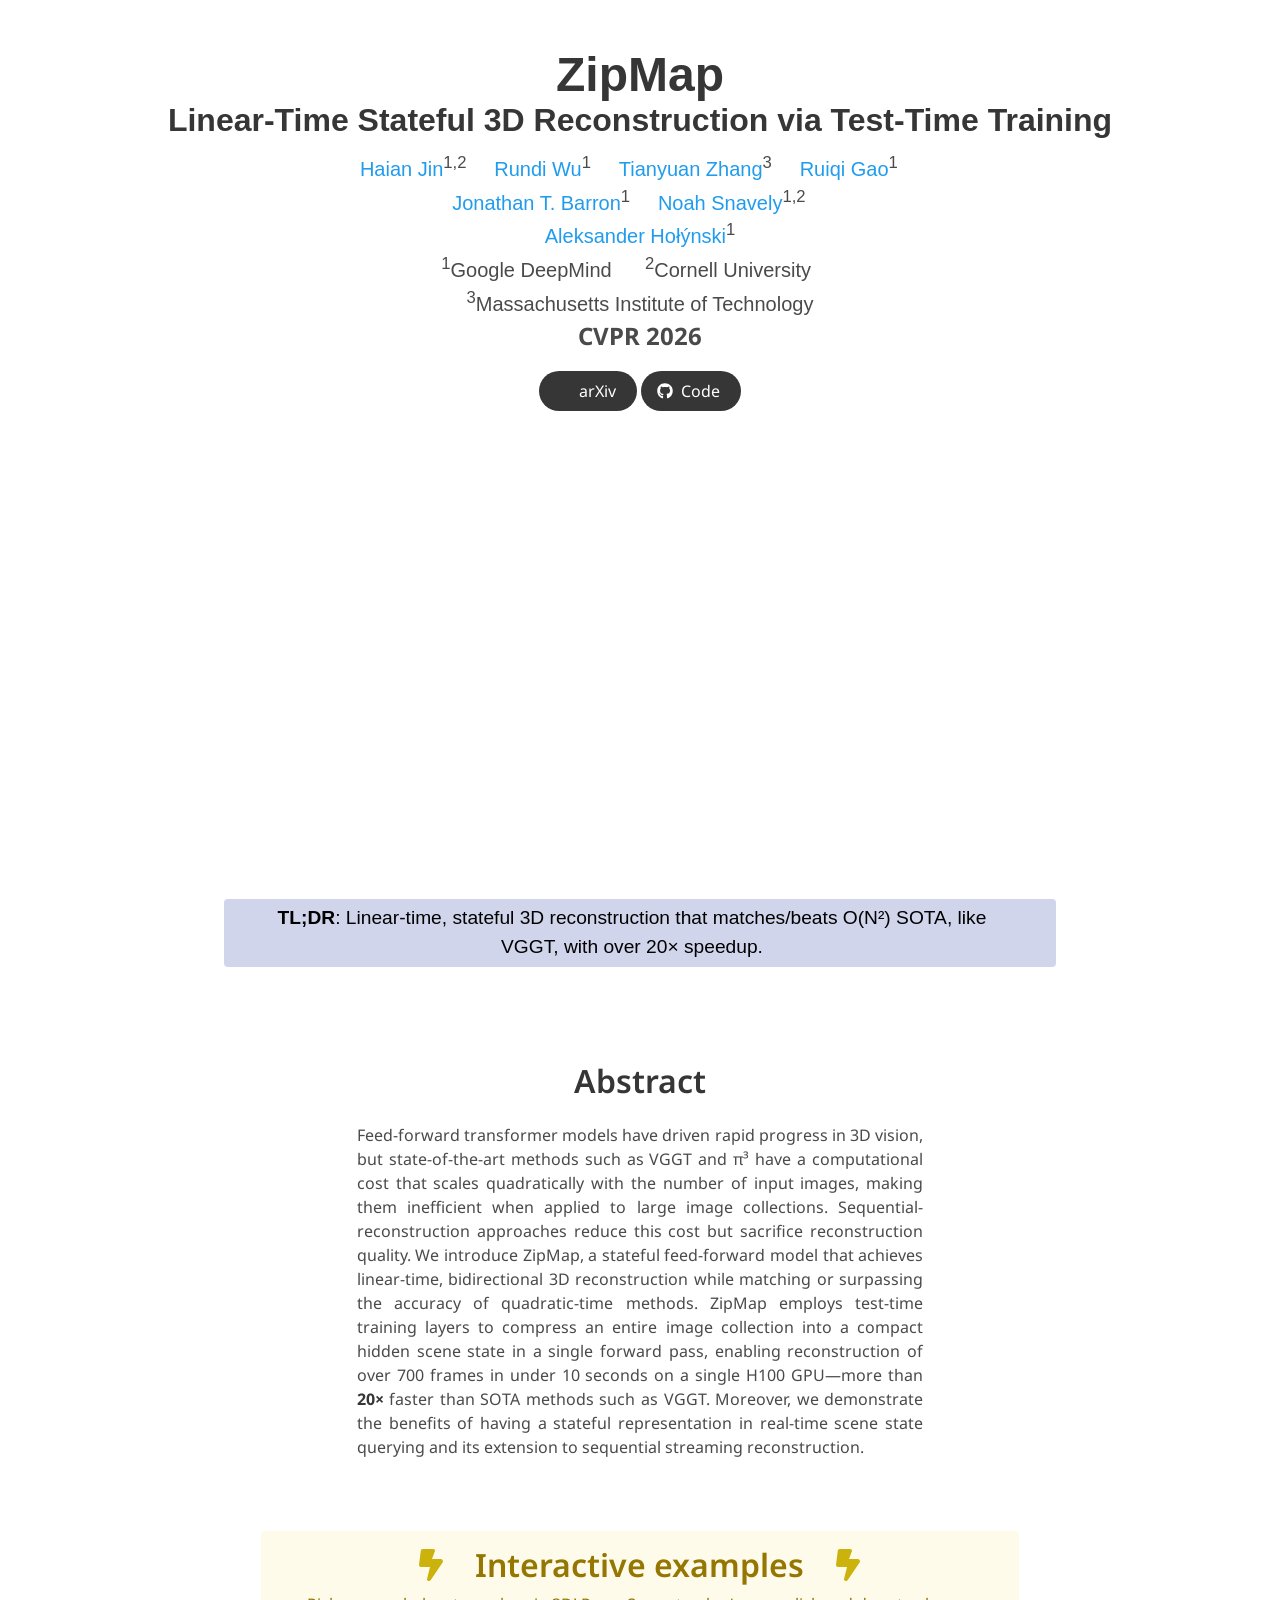
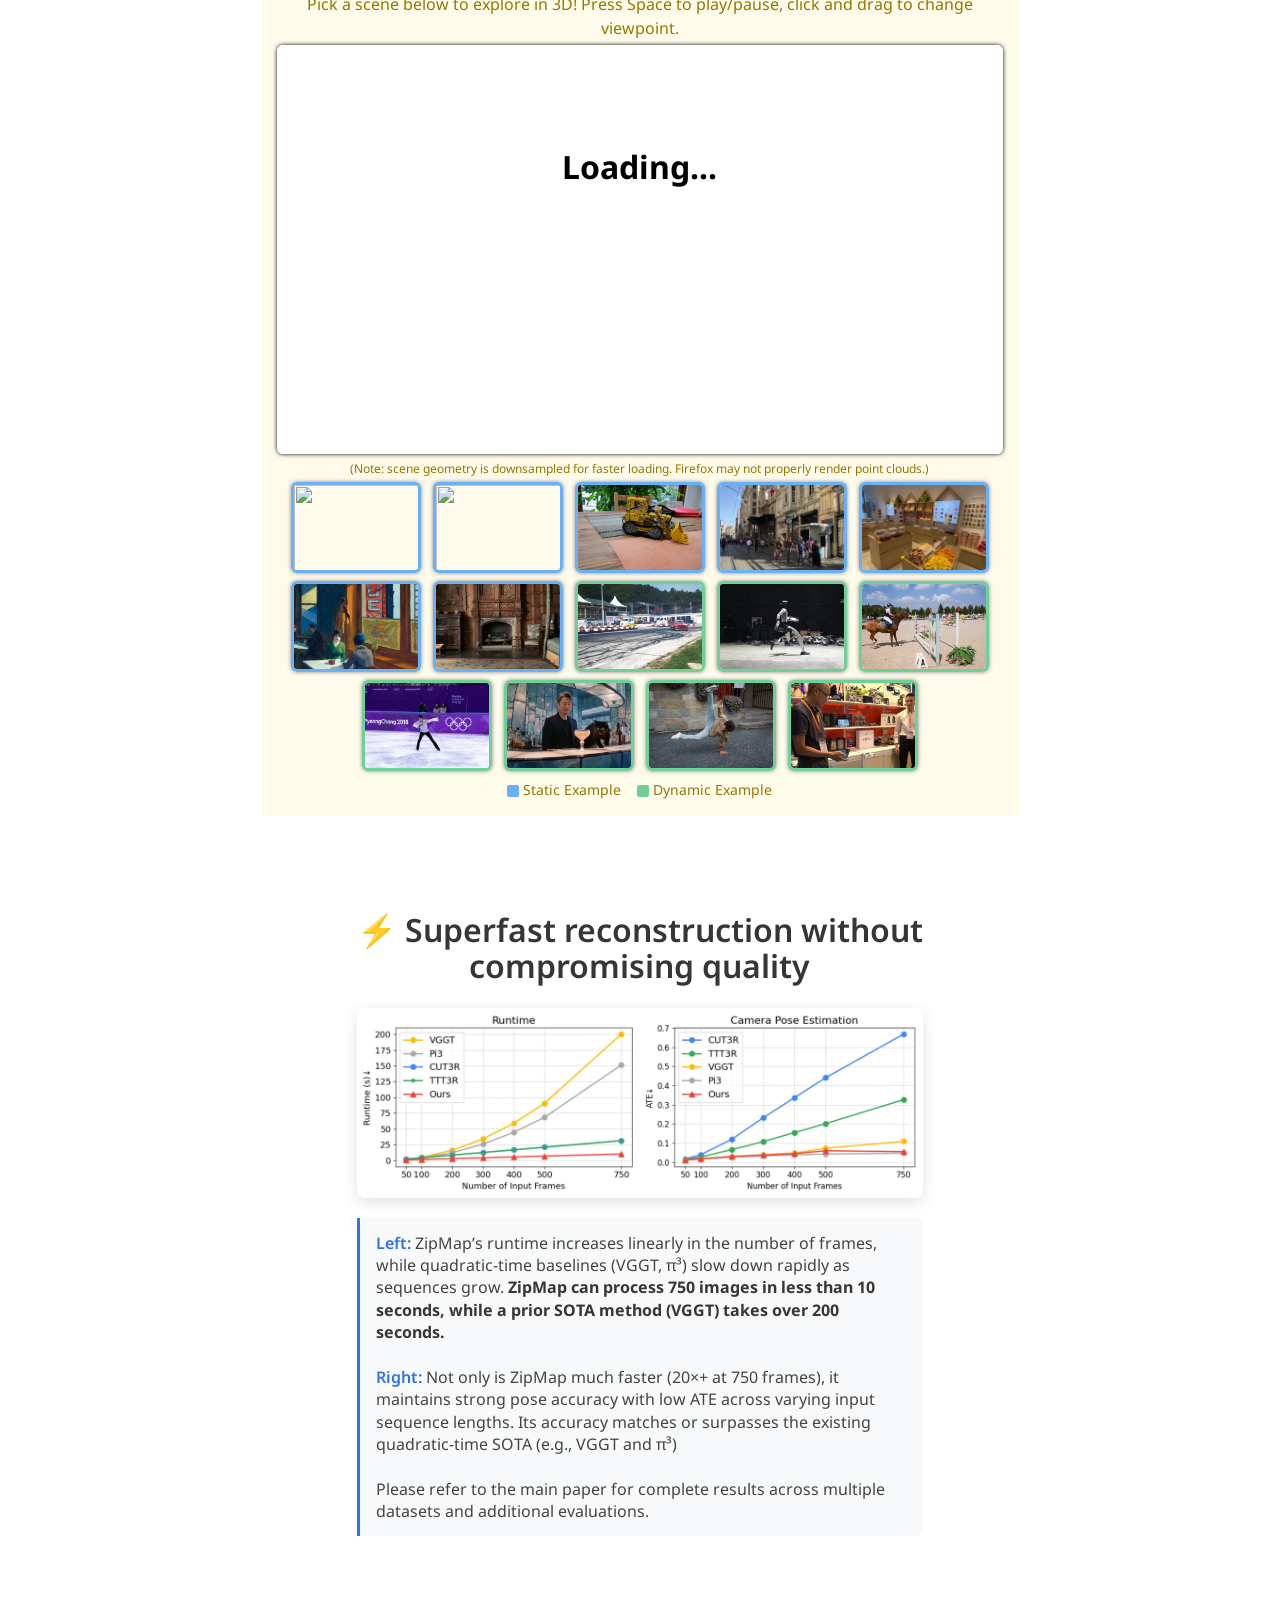
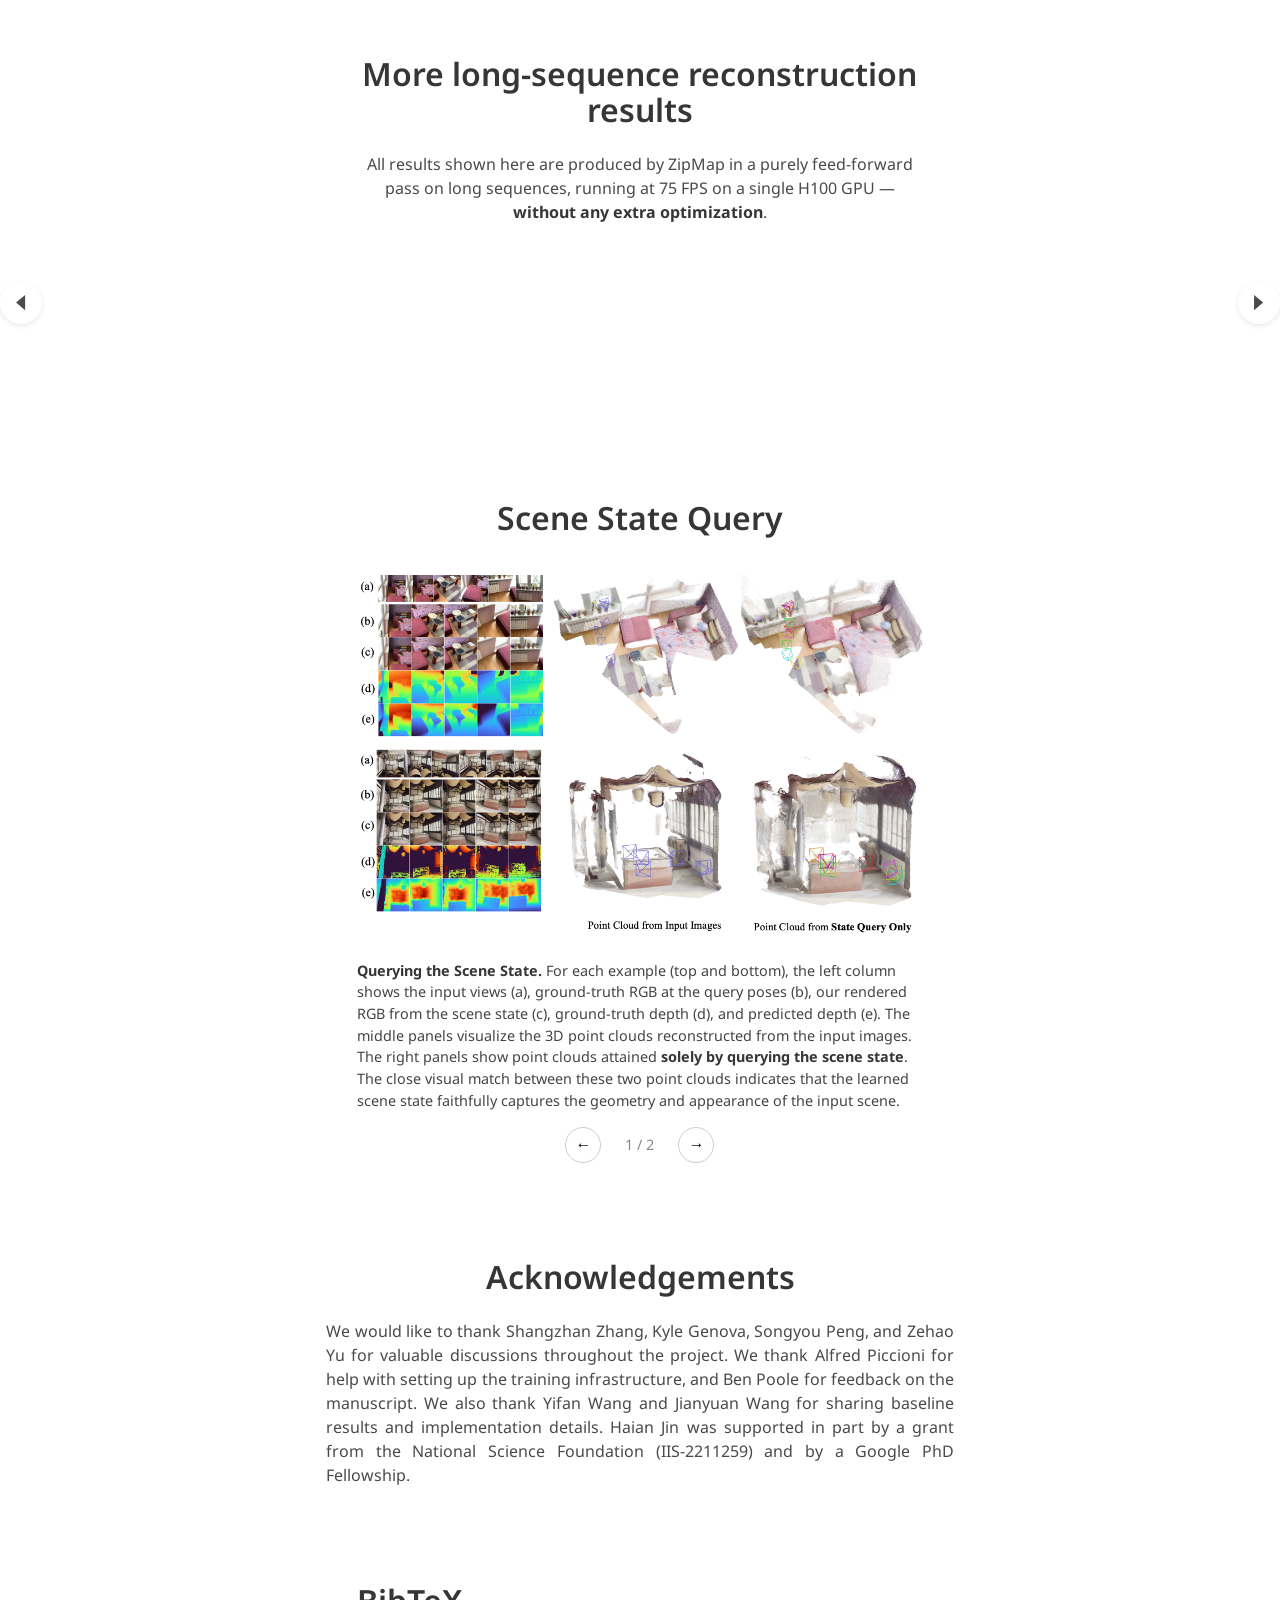
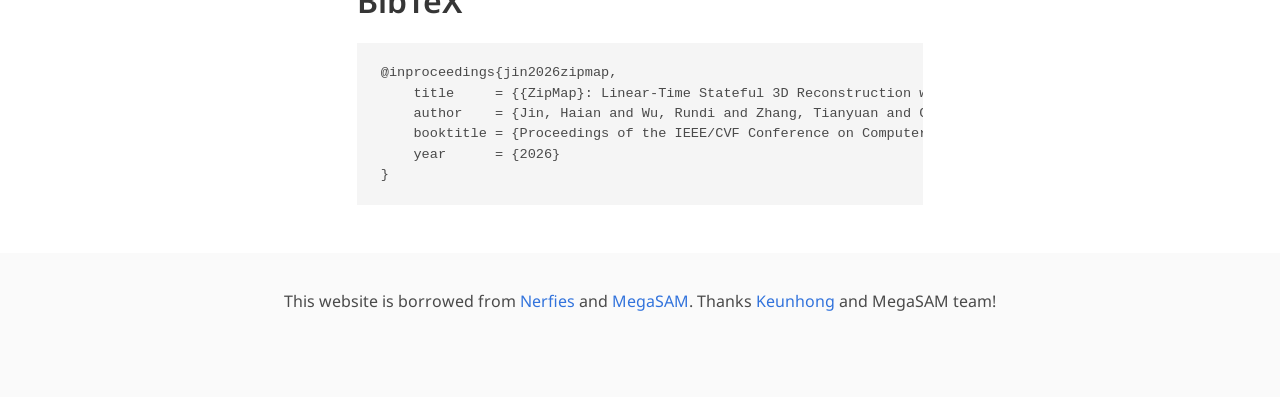
==== index.html @ 2efcb581 "init website" ====
<!DOCTYPE html>
<html>
<head>
  <meta charset="utf-8">
  <meta name="description"
        content="ZipMap">
  <meta name="keywords" content="ZipMap">
  <meta name="viewport" content="width=device-width, initial-scale=1">
  <title>ZipMap</title>

  <link rel="icon" type="image/x-icon" href="static/zipmap-logo.png">
  <!-- Global site tag (gtag.js) - Google Analytics -->
  <script async src="https://www.googletagmanager.com/gtag/js?id=G-PYVRSFMDRL"></script>
  <script>
    window.dataLayer = window.dataLayer || [];

    function gtag() {
      dataLayer.push(arguments);
    }

    gtag('js', new Date());

    gtag('config', 'G-PYVRSFMDRL');
  </script>

  <meta property="og:image" content="http://haian-jin.github.io/zipmap/zipmap-logo.png">
<meta property="og:image:type" content="image/png">
<meta property="og:type" content="website">
<meta name="twitter:card" content="summary_large_image">
<meta name="twitter:title" content="ZipMap: Linear-Time Stateful 3D Reconstruction with Test-Time Training">
<meta name="twitter:description" content="We present a system that allows for accurate, fast, and robust estimation of camera parameters and depth maps from casual monocular videos of dynamic scenes. Most conventional structure from motion and monocular SLAM techniques assume input videos that feature predominantly static scenes with large amounts of parallax. Such methods tend to produce erroneous estimates in the absence of these conditions. Recent neural network-based approaches attempt to overcome these challenges; however, such methods are either computationally expensive or brittle when run on dynamic videos with uncontrolled camera motion or unknown field of view. We demonstrate the surprising effectiveness of a deep visual SLAM framework: with careful modifications to its training and inference schemes, this system can scale to real-world videos of complex dynamic scenes with unconstrained camera paths, including videos with little camera parallax. Extensive experiments on both synthetic and real videos demonstrate that our system is significantly more accurate and robust at camera pose and depth estimation when compared with prior and concurrent work, with faster or comparable running times.">
<meta name="twitter:image" content="http://haian-jin.github.io/zipmap/zipmap-logo.png">
  <link href="https://fonts.googleapis.com/css?family=Google+Sans:400,600|Noto+Sans:400,600|Castoro:400,600"
        rel="stylesheet">

  <link rel="stylesheet" href="./static/css/bulma.min.css">
  <link rel="stylesheet" href="./static/css/bulma-carousel.min.css">
  <link rel="stylesheet" href="https://cdn.jsdelivr.net/npm/bulma@0.8.2/css/bulma.min.css">
  <link rel="stylesheet" href="https://cdn.jsdelivr.net/npm/bulma-carousel@4.0.4/dist/css/bulma-carousel.min.css">
  <link rel="stylesheet" href="https://cdnjs.cloudflare.com/ajax/libs/bulma/0.7.4/css/bulma.min.css">
  <link rel="stylesheet" href="https://cdn.jsdelivr.net/npm/bulma-carousel@4.0.3/dist/css/bulma-carousel.min.css">
  <!--<link rel="stylesheet" href="https://cdn.jsdelivr.net/npm/bulma-carousel@4.0.4/dist/css/bulma-carousel.min.css">-->
  <link rel="stylesheet" href="./static/css/fontawesome.all.min.css">
  <link rel="stylesheet" href="https://cdn.jsdelivr.net/gh/jpswalsh/academicons@1/css/academicons.min.css">
  <link rel="stylesheet" href="./static/css/index.css">
  <script src="https://ajax.googleapis.com/ajax/libs/jquery/3.5.1/jquery.min.js"></script>
  <script defer src="./static/js/fontawesome.all.min.js"></script>
  <script src="./static/js/bulma-carousel.min.js"></script>
  <script src="./static/js/index.js"></script>
  <script src="./static/js/viewer.js"></script>
<style>
#interactive {
  position: relative;
  display: inline-block;
  width: 840px;
  aspect-ratio: 16/9;
  max-width: 100%;
  border: 2px solid #fff;
  border-radius: 6px;
  overflow: hidden;
  box-shadow: 0 0 4px #000;
  
}
#interactive canvas, #interactive #glfailed, #interactive #loading {
  display: block;
  position: absolute;
  width: 100%;
  height: 100%;
  touch-action: none;
}
#interactive #glfailed {
  color: #f88;
  background: black;
  display: none;
}
#interactive #loading {
  color: #000;
  font-size: 32px;
  font-weight: bold;
  background: rgba(255,255,255,0.8);
  display: none;
}
.load img {
  width: 130px;
  height: 91px;
  object-fit: cover;
  margin: 4px;
  border: 3px solid #fff;
  box-shadow: 0 0 4px #888;
  border-radius: 6px;
  vertical-align: bottom;
}
.load img[data-glb] {
  border-color: #6ab0f5;
}
.load img[data-scene] {
  border-color: #6fcf97;
}
.load img:active {
  box-shadow: 0 0 4px #000;
  opacity: .8;
}
.frusta-btn {
  font-size: 12px;
  padding: 2px 7px;
}
input[type=range]:disabled {
  opacity: 0.35;
  cursor: not-allowed;
}
.frusta-btn.active-frusta {
  font-weight: bold;
  box-shadow: inset 0 0 3px rgba(0,0,0,0.4);
  text-decoration: underline;
}
.viewer-toolbar {
  display: flex;
  flex-wrap: wrap;
  gap: 6px 16px;
  align-items: center;
  padding: 5px 10px;
  background: rgba(0,0,0,0.06);
  border-radius: 4px;
  margin: 5px 0 2px 0;
  font-size: 13px;
  user-select: none;
}
.viewer-toolbar-group {
  display: flex;
  align-items: center;
  gap: 4px;
}
.toolbar-label {
  font-weight: 600;
  font-size: 12px;
  white-space: nowrap;
  margin-right: 2px;
}

</style>
</head>
<body>

<section class="hero">
  <div class="hero-body">
    <div class="container is-max-desktop">
      <div class="columns is-centered" style="margin-bottom: 0em">
        <div class="column is-max-desktop has-text-centered">
          <h1 class="title is-1 publication-title" style="margin-bottom:0rem">ZipMap</h1>
          <h3 class="title is-3 publication-title">Linear-Time Stateful 3D Reconstruction via Test-Time Training</h3>
	</div>
	</div>
      <div class="columns is-centered">
        <div class="column is-three-fifths has-text-centered">
          <div class="is-size-5 publication-authors">
            <span class="author-block">
              <a href="https://haian-jin.github.io/">Haian Jin</a><sup>1,2</sup></span>&nbsp&nbsp&nbsp&nbsp
            <span class="author-block">
              <a href="https://rundiwu.github.io/">Rundi Wu</a><sup>1</sup>&nbsp&nbsp&nbsp&nbsp
            </span>
            <span class="author-block">
              <a href="https://tianyuanzhang.com/">Tianyuan Zhang</a><sup>3</sup>&nbsp&nbsp&nbsp&nbsp
            </span>
            <span class="author-block">
              <a href="https://ruiqigao.github.io/">Ruiqi Gao</a><sup>1</sup>&nbsp&nbsp&nbsp&nbsp
            </span>
            <span class="author-block">
              <a href="https://jonbarron.info/">Jonathan T. Barron</a><sup>1</sup>&nbsp&nbsp&nbsp&nbsp
            </span>
            <span class="author-block">
              <a href="https://www.cs.cornell.edu/~snavely/">Noah Snavely</a><sup>1,2</sup>&nbsp&nbsp&nbsp&nbsp
            </span>
            <span class="author-block">
              <a href="https://holynski.org/">Aleksander Hoły&#x301;nski</a><sup>1</sup>
            </span>
          </div>

          <div class="is-size-5 publication-authors">
            <span class="author-block"><sup>1</sup>Google DeepMind </span>
            &nbsp&nbsp&nbsp&nbsp
            <span class="author-block"><sup>2</sup>Cornell University </span>
            &nbsp&nbsp&nbsp&nbsp
            <span class="author-block"><sup>3</sup>Massachusetts Institute of Technology</span>
          </div>

          <h1 style="font-size:24px;font-weight:bold">CVPR 2026</h1>

    
          <div class="column has-text-centered">
            <div class="publication-links">
              <!-- PDF Link. -->
              <span class="link-block">
                <a href="https://arxiv.org/pdf/2603.04385"
                   class="external-link button is-normal is-rounded is-dark">
                  <span class="icon">
                      <i class="ai ai-arxiv"></i>
                  </span>
                  <span>arXiv</span>
                </a>
              </span>
              <!-- Video Link. -->


              <span class="link-block">
                <a href="https://github.com/Haian-Jin/ZipMap" 
                   class="external-link button is-normal is-rounded is-dark">
                  <span class="icon">
                      <i class="fab fa-github"></i> 
                  </span>
                  <span>Code </span>
                </a>
              </span>



            </div>

          </div>
        </div>
      </div>
    </div>
  </div>
</section>


<section class="hero teaser">
  <div class="container fluid">
    <div class="hero-body is-max-widescreen">
      <center>
      <video id="teaser" autoplay muted loop playsinline width="80%">
        <source src="static/videos/our_teaser.mp4" type="video/mp4">
      </video>
      </center>
<div style="width: 80%; margin: 0 auto;">
<div class="notification is-centered is-info is-rounded" style="text-align: center; padding-bottom: 5px; padding-top: 5px; background-color: #d0d5ec;">
<!-- <h6 style="text-align: center; color:rgb(0, 0, 0); font-size: 1.2rem;"><strong>TL;DR</strong>: <strong>ZipMap</strong> achieves linear-time and stateful 3D reconstruction by <strong>zipping</strong> all input tokens into a compact scene state via Test-Time Training layers, 
  matching or surpassing the existing quadratic-time SOTA (e.g., VGGT and π³) with over 20× speedup at 750 images — <strong>zips</strong> through large image collections.</h6> -->
  <h6 style="text-align: center; color:rgb(0, 0, 0); font-size: 1.2rem;"><strong>TL;DR</strong>: Linear-time, stateful 3D reconstruction that matches/beats O(N²) SOTA, like VGGT, with over 20× speedup.</h6>
   
    </div>
</div>
    </div>
  </div>
</section>


<section class="section">
  <div class="container is-max-desktop">
    <!-- Abstract. -->
    <div class="columns is-centered has-text-centered">
      <div class="column is-three-fifths">
        <h2 class="title is-3">Abstract</h2>
        <div class="content has-text-justified">
          <p>
Feed-forward transformer models have driven rapid progress in 3D vision, but state-of-the-art methods such as VGGT and π³ have a computational cost that scales quadratically with the number of input images, making them inefficient when applied to large image collections. 
Sequential-reconstruction approaches reduce this cost but sacrifice reconstruction quality. We introduce ZipMap, a stateful feed-forward model that achieves linear-time, bidirectional 3D reconstruction while matching or surpassing the accuracy of quadratic-time methods. ZipMap employs test-time training layers to compress an entire image collection into a compact hidden scene state in a single forward pass, enabling reconstruction of over 700 frames in under 10 seconds on a single H100 GPU—more than <strong>20×</strong> faster than SOTA methods such as VGGT. 
Moreover, we demonstrate the benefits of having a stateful representation in real-time scene state querying and its extension to sequential streaming reconstruction.        
</p>
        </div>
      </div>
    </div>
    </div>
    <br>

</section>


<section>
    <div class="columns is-centered has-text-centered is-max-desktop">
      <div class="column is-three-fifths">
        <div class="notification is-warning is-light" style="padding: 1.0rem 1.0rem 1.0rem 1.0rem">
          <a id="demo"></a>
          
              <h2 class="title is-3" style="margin-bottom: 0.3em"><div style="
                display: flex; 
                align-items: center; 
                justify-content: center; 
                gap: 1em; 
                white-space: nowrap;
                font-size: clamp(1rem, 5vw, 2rem); /* Responsive text size */
              ">
                <svg xmlns="http://www.w3.org/2000/svg" height="1em" viewBox="0 0 384 512" style="fill: #ccb20c; flex-shrink: 0;">
                  <path d="M0 256L28.5 28c2-16 15.6-28 31.8-28H228.9c15 0 27.1 12.1 27.1 27.1c0 3.2-.6 6.5-1.7 9.5L208 160H347.3c20.2 0 36.7 16.4 36.7 36.7c0 7.4-2.2 14.6-6.4 20.7l-192.2 281c-5.9 8.6-15.6 13.7-25.9 13.7h-2.9c-15.7 0-28.5-12.8-28.5-28.5c0-2.3 .3-4.6 .9-6.9L176 288H32c-17.7 0-32-14.3-32-32z"></path>
                </svg>
                <span>Interactive examples</span>
                <svg xmlns="http://www.w3.org/2000/svg" height="1em" viewBox="0 0 384 512" style="fill: #ccb20c; flex-shrink: 0;">
                  <path d="M0 256L28.5 28c2-16 15.6-28 31.8-28H228.9c15 0 27.1 12.1 27.1 27.1c0 3.2-.6 6.5-1.7 9.5L208 160H347.3c20.2 0 36.7 16.4 36.7 36.7c0 7.4-2.2 14.6-6.4 20.7l-192.2 281c-5.9 8.6-15.6 13.7-25.9 13.7h-2.9c-15.7 0-28.5-12.8-28.5-28.5c0-2.3 .3-4.6 .9-6.9L176 288H32c-17.7 0-32-14.3-32-32z"></path>
                </svg>
              </div>
              </h2> 
            <div style="margin-bottom: 0.3em">Pick a scene below to explore in 3D! Press Space to play/pause, click and drag to change viewpoint.</div>

            <div id="interactive" class="hero">
              <canvas id="megaview" width="512" height="288"></canvas>
              <canvas id="video-overlay" style="position:absolute; top:8px; left:8px; z-index:10; border-radius:4px; border:2px solid rgba(255,255,255,0.7); box-shadow:0 2px 8px rgba(0,0,0,0.6); display:block; image-rendering:auto;"></canvas>
              <iframe id="glb-viewer-frame" style="display:none; position:absolute; top:0; left:0; width:100%; height:100%; border:none; z-index:6;" allowfullscreen></iframe>
              <div id="glfailed"><br><br>[Demo requres browser with WebGL2 support.]</div>
              <div id="loading"><br><br>Loading...</div>
            </div>
            <div class="viewer-toolbar" id="viewer-toolbar">
              <div class="viewer-toolbar-group">
                <span id="points-mode-controls"><span class="toolbar-label">Points:</span><button onclick="setOtherPoints('no');" id="other-points-no" class="frusta-btn">Off</button><button onclick="setOtherPoints('points');" id="other-points-points" class="frusta-btn">All</button><button onclick="setOtherPoints('past');" id="other-points-past" class="frusta-btn active-frusta">Past</button></span>
                <span id="cur-size-label" class="toolbar-label" style="margin-left:6px">Cur size:</span>
                <input type="range" id="point-size-slider" min="0.2" max="4.2" step="0.4" value="2.2" oninput="state.point_size=+this.value; dirty=true;" style="width:70px; vertical-align:middle">
                <span id="multi-size-controls"><span class="toolbar-label" style="margin-left:6px">Multi size:</span><input type="range" id="other-point-size-slider" min="0.2" max="6.2" step="0.4" value="2.6" oninput="state.other_point_size=+this.value; dirty=true;" style="width:70px; vertical-align:middle"></span>
              </div>
              <div class="viewer-toolbar-group" id="frusta-mode-group">
                <span class="toolbar-label">Frusta:</span>
                <button onclick="setFrustaMode('all');" id="frusta-all" class="frusta-btn active-frusta">All</button><button onclick="setFrustaMode('current');" id="frusta-current" class="frusta-btn">Current</button><button onclick="setFrustaMode('none');" id="frusta-none" class="frusta-btn">None</button>
              </div>
              <div class="viewer-toolbar-group">
                <span class="toolbar-label">Frusta size:</span>
                <input type="range" id="frustum-size-slider" min="0.01" max="0.5" step="0.02" value="0.25" oninput="state.frustum_size=+this.value; dirty=true;" style="width:90px; vertical-align:middle">
              </div>
              <div class="viewer-toolbar-group" id="video-overlay-group">
                <span class="toolbar-label">Orig. video:</span>
                <button onclick="toggleVideoOverlay()" id="video-overlay-btn" class="frusta-btn active-frusta">Hide</button>
              </div>
            </div>
        <div style="font-size: 12px;"> (Note: scene geometry is downsampled for faster loading. Firefox may not properly render point clouds.)</div>
    <div class="load">
      <!-- <img src="static/thumbs/citywalk.png" data-scene="citywalk" data-every_nth=1> -->
      <img src="static/thumbs/citywalk.png" data-glb="./static/glb/citywalk.glb" data-orbit="150deg 60deg 12%" data-shadow_intensity="0">
      <img src="static/thumbs/mall.png" style="border-color:#6ab0f5" data-scene="mall-400" data-every_nth=1 data-forward=".5" data-distance="1.1" data-frustum_size="0.02" data-rx="0.1" data-ry="0" data-pan_x="0.3"  data-point_size="2" data-other_point_size="1.8"  >
      <img src="static/thumbs/kitchen_lego.png" data-glb="./static/glb/kitchen_lego.glb" data-orbit="-20deg 40deg 120%" data-shadow_intensity="0">
      <img src="static/thumbs/Istanbul.png" data-glb="./static/glb/Istanbul.glb" data-orbit="120deg 40deg 50%" data-shadow_intensity="0">
      <!-- <img src="static/thumbs/aleks.png" data-glb="./static/glb/aleks.glb" data-orbit="180deg 80deg 25%" data-shadow_intensity="0"> -->
      <!-- <img src="static/thumbs/Nighthawks.jpg" data-glb="./static/glb/Nighthawks.glb" data-orbit="180deg 80deg 25%" data-shadow_intensity="0"> -->

      <img src="static/thumbs/store.png" data-glb="./static/glb/store.glb" data-orbit="180deg 60deg 80%" data-shadow_intensity="0">      
      <img src="static/thumbs/Edward_hopper_chop_suey.jpg" data-glb="./static/glb/Edward_hopper_chop_suey.glb" data-orbit="180deg 80deg 25%" data-shadow_intensity="0">
      <img src="static/thumbs/classic_room.png" data-glb="./static/glb/classic_room.glb" data-orbit="180deg 80deg 105%">
      <img src="static/thumbs/davis-drift-straight.png" data-scene="davis-drift-straight" data-forward=1 data-distance="2.5" data-ry="1.0" data-rx="0.3"  data-point_size="3" data-other_point_size="3">
      <img src="static/thumbs/unitree_walking.png" data-scene="unitree_walking"  data-forward="0.4" data-distance="1.2" data-zoom=1.5 data-rx=".0" data-ry=".2"  data-pan_x="0.5" data-point_size="3" data-other_point_size="3"  data-frustum_size="0.05">
      <img src="static/thumbs/davis-horsejump-high.png" data-scene="davis-horsejump-high" data-forward="1" data-distance="3" data-ry="-.5" data-rx=".1" data-point_size="2" data-other_point_size="2" data-frustum_size="0.15" >
      <img src="static/thumbs/skating.png" data-scene="skating"  data-zoom=2 data-rx="-0.1" data-ry="-.4" data-pan_y="0.6" data-elevation="-.1" data-forward=".5" data-distance=2  data-point_size="2" data-other_point_size="1.8" data-frustum_size="0.15" data-frusta_mode="none" data-draw_frustum="false" data-other_frusta="false" data-image="empty">
      <img src="static/thumbs/veo-3_bar.png" data-scene="veo-3_bar" data-every_nth=2>
      <img src="static/thumbs/davis-breakdance-flare.png" data-scene="davis-breakdance-flare" data-forward=".5" data-distance="1.1" data-frustum_size="0.1" data-rx="0" data-frusta_mode="current" data-other_frusta="false" data-other_points="no">
      <img src="static/thumbs/davis-drone.png" data-scene="davis-drone" data-forward=".5" data-distance="1.6" data-frustum_size="0.3" data-rx="0.1" data-ry="0.6"  data-point_size="2" data-other_point_size="1.8"  data-frusta_mode="current" data-other_frusta="false" data-other_points="no">
    </div>
    <div style="font-size: 14px; margin-top: 4px;">
      <span style="display:inline-block; width:12px; height:12px; background:#6ab0f5; border-radius:2px; vertical-align:middle; margin-right:4px;"></span>Static Example
      &nbsp;&nbsp;
      <span style="display:inline-block; width:12px; height:12px; background:#6fcf97; border-radius:2px; vertical-align:middle; margin-right:4px;"></span>Dynamic Example
    </div>
</div>
</div></div>
<br>

</section>



<section class="section">
  <div class="container is-max-desktop">
    <div class="columns is-centered has-text-centered">
      <div class="column is-three-fifths">
        <h2 class="title is-3">⚡ Superfast reconstruction without compromising quality</h2>
        <figure style="margin: 1.5rem 0 0;">
          <img src="./static/images/runtime_comparison.png" alt="Runtime comparison"
               style="width: 100%; border-radius: 8px; box-shadow: 0 4px 16px rgba(0,0,0,0.12);" />
          <figcaption style="
            margin-top: 0.9rem;
            padding: 0.85rem 1rem;
            background: #f8f9fa;
            border-left: 3px solid #3273dc;
            border-radius: 0 6px 6px 0;
            text-align: left;
            font-size: 1.0rem;
            line-height: 1.4;
            color: #444;
          ">
            <span style="font-weight: 600; color: #3273dc;">Left:</span>
            ZipMap’s runtime increases linearly in the number of frames, while quadratic-time baselines (VGGT, π³) slow down rapidly as sequences grow. <strong>ZipMap can process 750 images in less than 10 seconds, while a prior SOTA method (VGGT) takes over 200 seconds. </strong>
            <br><br>
            <span style="font-weight: 600; color: #3273dc;">Right:</span>
            Not only is ZipMap much faster (20×+ at 750 frames), it maintains strong pose accuracy with low ATE across varying input sequence lengths. Its accuracy matches or surpasses the existing quadratic-time SOTA (e.g., VGGT and π³) 
            <br><br>
            Please refer to the main paper for complete results across multiple datasets and additional evaluations.
          </figcaption>
        </figure>
      </div>
    </div>
  </div>
  <br>
  <br>
  <br>
</section>

<section class="section has-carousel" id="carousel" style="padding: 0; margin: auto; ">
  <div class="container is-max-desktop">
    <div class="columns is-centered has-text-centered">
      <div class="column is-three-fifths">
        <h2 class="title is-3">More long-sequence reconstruction results</h2>
	      <p> All results shown here are produced by ZipMap in a purely feed-forward pass on long sequences, running at 75 FPS on a single H100 GPU — <strong>without any extra optimization</strong>. </p>
</div>
</div>
</div>
<div id="carousel-results" class="carousel">
    <div class="item item-vid5">
      <video poster="" id="" autoplay playsinline muted loop height="300px" width="auto">
        <source src="static/videos/demo_long_3.mp4" type="video/mp4">
      </video>
    </div>
    <div class="item item-vid5">
      <video poster="" id="" autoplay playsinline muted loop height="300px" width="auto">
        <source src="static/videos/demo_long_4.mp4" type="video/mp4">
      </video>
    </div>

    <div class="item item-vid5">
      <video poster="" id="" autoplay playsinline muted loop height="300px">
        <source src="static/videos/demo_long_2.mp4" type="video/mp4">
      </video>
    </div>
    <div class="item item-vid5">
      <video poster="" id="" autoplay playsinline muted loop height="300px">
        <source src="static/videos/demo_long_1.mp4" type="video/mp4">
      </video>
    </div>
  </div>
  <br>
  <br>
  <br>
</section>

<section class="section">
  <div class="container is-max-desktop">
    <div class="columns is-centered has-text-centered">
      <div class="column is-three-fifths">
        <h2 class="title is-3">Scene State Query</h2>
      </div>
    </div>
    <div class="columns is-centered">
      <div class="column is-three-fifths">
        <div id="query-switcher">
          <div class="query-slide">
            <img src="./static/images/state_query_seen.png" alt="Querying the Scene State" style="width: 100%;">
            <p style="margin-top: 0.75rem; font-size: 0.9rem; color: #444; text-align: left;">
              <strong>Querying the Scene State.</strong> For each example (top and bottom), the left column shows the input views (a), ground-truth RGB at the query poses (b), our rendered RGB from the scene state (c), ground-truth depth (d), and predicted depth (e). The middle panels visualize the 3D point clouds reconstructed from the input images. The right panels show point clouds attained <strong>solely by querying the scene state</strong>. The close visual match between these two point clouds indicates that the learned scene state faithfully captures the geometry and appearance of the input scene.
            </p>
          </div>
          <div class="query-slide" style="display: none;">
            <img src="./static/images/query_unseen_structure.png" alt="Querying Unseen Structure" style="width: 100%;">
            <p style="margin-top: 0.75rem; font-size: 0.9rem; color: #444; text-align: left;">
              <strong>Querying Unseen Structure.</strong> Left: input images (a), GT images at query poses (b), and our predicted depth at those poses (c). Middle: point cloud reconstructed from input images only. Right: point cloud after querying, where the queried point cloud is <strong>merged</strong> with the input image point cloud. This demonstrates our model's ability to infer common 3D structure (e.g., walls, floors, and ground) in the unseen regions, thereby indicating an understanding of basic 3D scene priors.
            </p>
          </div>
          <div style="display: flex; justify-content: center; align-items: center; gap: 1.5rem; margin-top: 1rem;">
            <button onclick="querySwitch(-1)" style="background: #fff; border: 1px solid #ccc; border-radius: 50%; width: 36px; height: 36px; cursor: pointer; font-size: 1rem;">&#8592;</button>
            <span id="query-counter" style="font-size: 0.9rem; color: #888;">1 / 2</span>
            <button onclick="querySwitch(1)" style="background: #fff; border: 1px solid #ccc; border-radius: 50%; width: 36px; height: 36px; cursor: pointer; font-size: 1rem;">&#8594;</button>
          </div>
        </div>
      </div>
    </div>
  </div>
  <script>
    (function() {
      var slides = document.querySelectorAll('.query-slide');
      var counter = document.getElementById('query-counter');
      var current = 0;
      window.querySwitch = function(dir) {
        slides[current].style.display = 'none';
        current = (current + dir + slides.length) % slides.length;
        slides[current].style.display = 'block';
        counter.textContent = (current + 1) + ' / ' + slides.length;
      };
    })();
  </script>
</section>

  <div class="columns is-centered has-text-centered">
    <div class="column is-half"><br><br>
      <h2 class="title is-3">Acknowledgements</h2>
      <div class="content has-text-justified">
        We would like to thank Shangzhan Zhang, Kyle Genova, Songyou Peng, and Zehao Yu for valuable discussions throughout the project. We thank Alfred Piccioni for help with setting up the training infrastructure, and Ben Poole for feedback on the manuscript. We also thank Yifan Wang and Jianyuan Wang for sharing baseline results and implementation details. Haian Jin was supported in part by a grant from the National Science Foundation (IIS-2211259) and by a Google PhD Fellowship.</div>
    </div>
  </div>


</section>

 <br>




<section class="section" id="BibTeX">
  <div class="container is-max-desktop">
    <div class="columns is-centered">
      <div class="column is-three-fifths">
        <h2 class="title">BibTeX</h2>
        <pre style="overflow-x: auto; font-size: 0.85rem;"><code>@inproceedings{jin2026zipmap,
    title     = {{ZipMap}: Linear-Time Stateful 3D Reconstruction with Test-Time Training},
    author    = {Jin, Haian and Wu, Rundi and Zhang, Tianyuan and Gao, Ruiqi and Barron, Jonathan T. and Snavely, Noah and Holynski, Aleksander},
    booktitle = {Proceedings of the IEEE/CVF Conference on Computer Vision and Pattern Recognition},
    year      = {2026}
}</code></pre>
      </div>
    </div>
  </div>
</section>


<footer class="footer">
  <div align="center" class="container">
    <div class="columns is-centered">
        <div class="content">
            This website is borrowed from <a href="https://github.com/nerfies/nerfies.github.io">Nerfies</a> and <a href="http://haian-jin.github.io/zipmap/">MegaSAM</a>. Thanks <a href="https://keunhong.com">Keunhong</a> and MegaSAM team!
        </div>
    </div>
  </div>
</footer>

<script>
function setFrustaMode(mode) {
  state.other_frusta = (mode === 'all');
  state.draw_frustum = (mode !== 'none');
  state.image = (mode !== 'none') ? 'image' : 'empty';
  dirty = true;
  ['all', 'current', 'none'].forEach(m => document.getElementById('frusta-' + m).classList.remove('active-frusta'));
  document.getElementById('frusta-' + mode).classList.add('active-frusta');
}
function setOtherPoints(mode) {
  state.other_points = mode;
  dirty = true;
  ['no', 'points', 'past'].forEach(m => document.getElementById('other-points-' + m).classList.remove('active-frusta'));
  document.getElementById('other-points-' + mode).classList.add('active-frusta');
}
// Reset controls to defaults whenever a new scene is loaded.
document.addEventListener('DOMContentLoaded', function() {
  document.querySelector('.load').addEventListener('click', function(event) {
    if (event.target.dataset && event.target.dataset.glb) {
      // Show GLB viewer, hide canvas-based viewer and toolbar
      const frame = document.getElementById('glb-viewer-frame');
      const ds = event.target.dataset;
      let glbUrl = 'glb-viewer.html?src=' + encodeURIComponent(ds.glb);
      if (ds.orbit) glbUrl += '&orbit=' + encodeURIComponent(ds.orbit);
      if (ds.target) glbUrl += '&target=' + encodeURIComponent(ds.target);
      if (ds.shadow_intensity !== undefined) glbUrl += '&shadow_intensity=' + encodeURIComponent(ds.shadow_intensity);
      const loadingEl = document.getElementById('loading');
      loadingEl.style.display = 'block';
      loadingEl.style.zIndex = '10';
      if (window._glbLoadInterval) clearInterval(window._glbLoadInterval);
      frame.src = glbUrl;
      window._glbLoadInterval = setInterval(() => {
        try {
          const mv = frame.contentDocument && frame.contentDocument.getElementById('mv');
          if (mv && mv.loaded) {
            loadingEl.style.display = 'none';
            clearInterval(window._glbLoadInterval);
          }
        } catch(e) {}
      }, 200);
      frame.style.display = 'block';
      document.getElementById('megaview').style.visibility = 'hidden';
      const videoOverlay = document.getElementById('video-overlay');
      if (videoOverlay) videoOverlay.style.display = 'none';
      document.getElementById('viewer-toolbar').style.display = 'none';
    } else if (event.target.dataset && event.target.dataset.scene) {
      // Show canvas-based viewer and toolbar, hide GLB viewer
      document.getElementById('glb-viewer-frame').style.display = 'none';
      document.getElementById('megaview').style.visibility = '';
      document.getElementById('viewer-toolbar').style.display = '';
      const videoOverlay = document.getElementById('video-overlay');
      if (videoOverlay && showVideoOverlay) videoOverlay.style.display = 'block';
      const frustaMode = event.target.dataset.frusta_mode || 'all';
      ['all', 'current', 'none'].forEach(m => document.getElementById('frusta-' + m).classList.remove('active-frusta'));
      document.getElementById('frusta-' + frustaMode).classList.add('active-frusta');
      setOtherPoints(event.target.dataset.other_points || 'past');
      const otherSizeSlider = document.getElementById('other-point-size-slider');
      if (otherSizeSlider) otherSizeSlider.value = 1;
      const curSizeSlider = document.getElementById('point-size-slider');
      if (curSizeSlider) curSizeSlider.value = 2;
    }
  });
});
</script>
</body>
</html>
---- static/css/index.css ----
body {
  font-family: 'Noto Sans', sans-serif;
}


.footer .icon-link {
    font-size: 25px;
    color: #000;
}

.link-block a {
    margin-top: 5px;
    margin-bottom: 5px;
}

.dnerf {
  font-variant: small-caps;
}


.teaser .hero-body {
  padding-top: 0;
  padding-bottom: 3rem;
}

.nopadding {
    padding: 10px!important;
}

.teaser {
  font-family: 'Google Sans', sans-serif;
}


.publication-title {
}

.publication-banner {
  max-height: parent;

}

.publication-banner video {
  position: relative;
  left: auto;
  top: auto;
  transform: none;
  object-fit: fit;
}

.publication-header .hero-body {
}

.publication-title {
    font-family: 'Google Sans', sans-serif;
}

.publication-authors {
    font-family: 'Google Sans', sans-serif;
}

.publication-venue {
    color: #555;
    width: fit-content;
    font-weight: bold;
}

.publication-awards {
    color: #ff3860;
    width: fit-content;
    font-weight: bolder;
}

.publication-authors {
}

.publication-authors a {
   color: hsl(204, 86%, 53%) !important;
}

.publication-authors a:hover {
    text-decoration: underline;
}

.author-block {
  display: inline-block;
}

.publication-banner img {
}

.publication-authors {
  /*color: #4286f4;*/
}

.publication-video {
    position: relative;
    width: 100%;
    height: 0;
    padding-bottom: 56.25%;

    overflow: hidden;
    border-radius: 10px !important;
}

.publication-video iframe {
    position: absolute;
    top: 0;
    left: 0;
    width: 100%;
    height: 100%;
}

.publication-body img {
}


.results-carousel {
  overflow: hidden;
}

.results-carousel .item {
  margin: 5px;
  overflow: hidden;
  border: 1px solid #bbb;
  border-radius: 10px;
  padding: 0;
  font-size: 0;
}

.results-carousel video {
  margin: 0;
}


.interpolation-panel {
  background: #f5f5f5;
  border-radius: 10px;
}

.interpolation-panel .interpolation-image {
  width: 100%;
  border-radius: 5px;
}

.interpolation-video-column {
}

.interpolation-panel .slider {
  margin: 0 !important;
}

.interpolation-panel .slider {
  margin: 0 !important;
}

#interpolation-image-wrapper {
  width: 100%;
}
#interpolation-image-wrapper img {
  border-radius: 5px;
}

#result_video_side {
    width: auto;
    object-fit: cover;
}


#result_video_updown {
    width: auto;
    height: 400px;
    object-fit: cover;
}

#result_video_spiral {
    width: auto;
    height: 390px;
    object-fit: cover;
}


#result_video_zooming {
    width: auto;
    height: 398px;
    object-fit: cover;
}

#failure_video {
    width: auto;
    height: 335px;
    object-fit: cover;
}


.carousel {
  overflow: hidden;
}

#carousel {
    margin-left: 0px;
    margin-right: 0px;
}
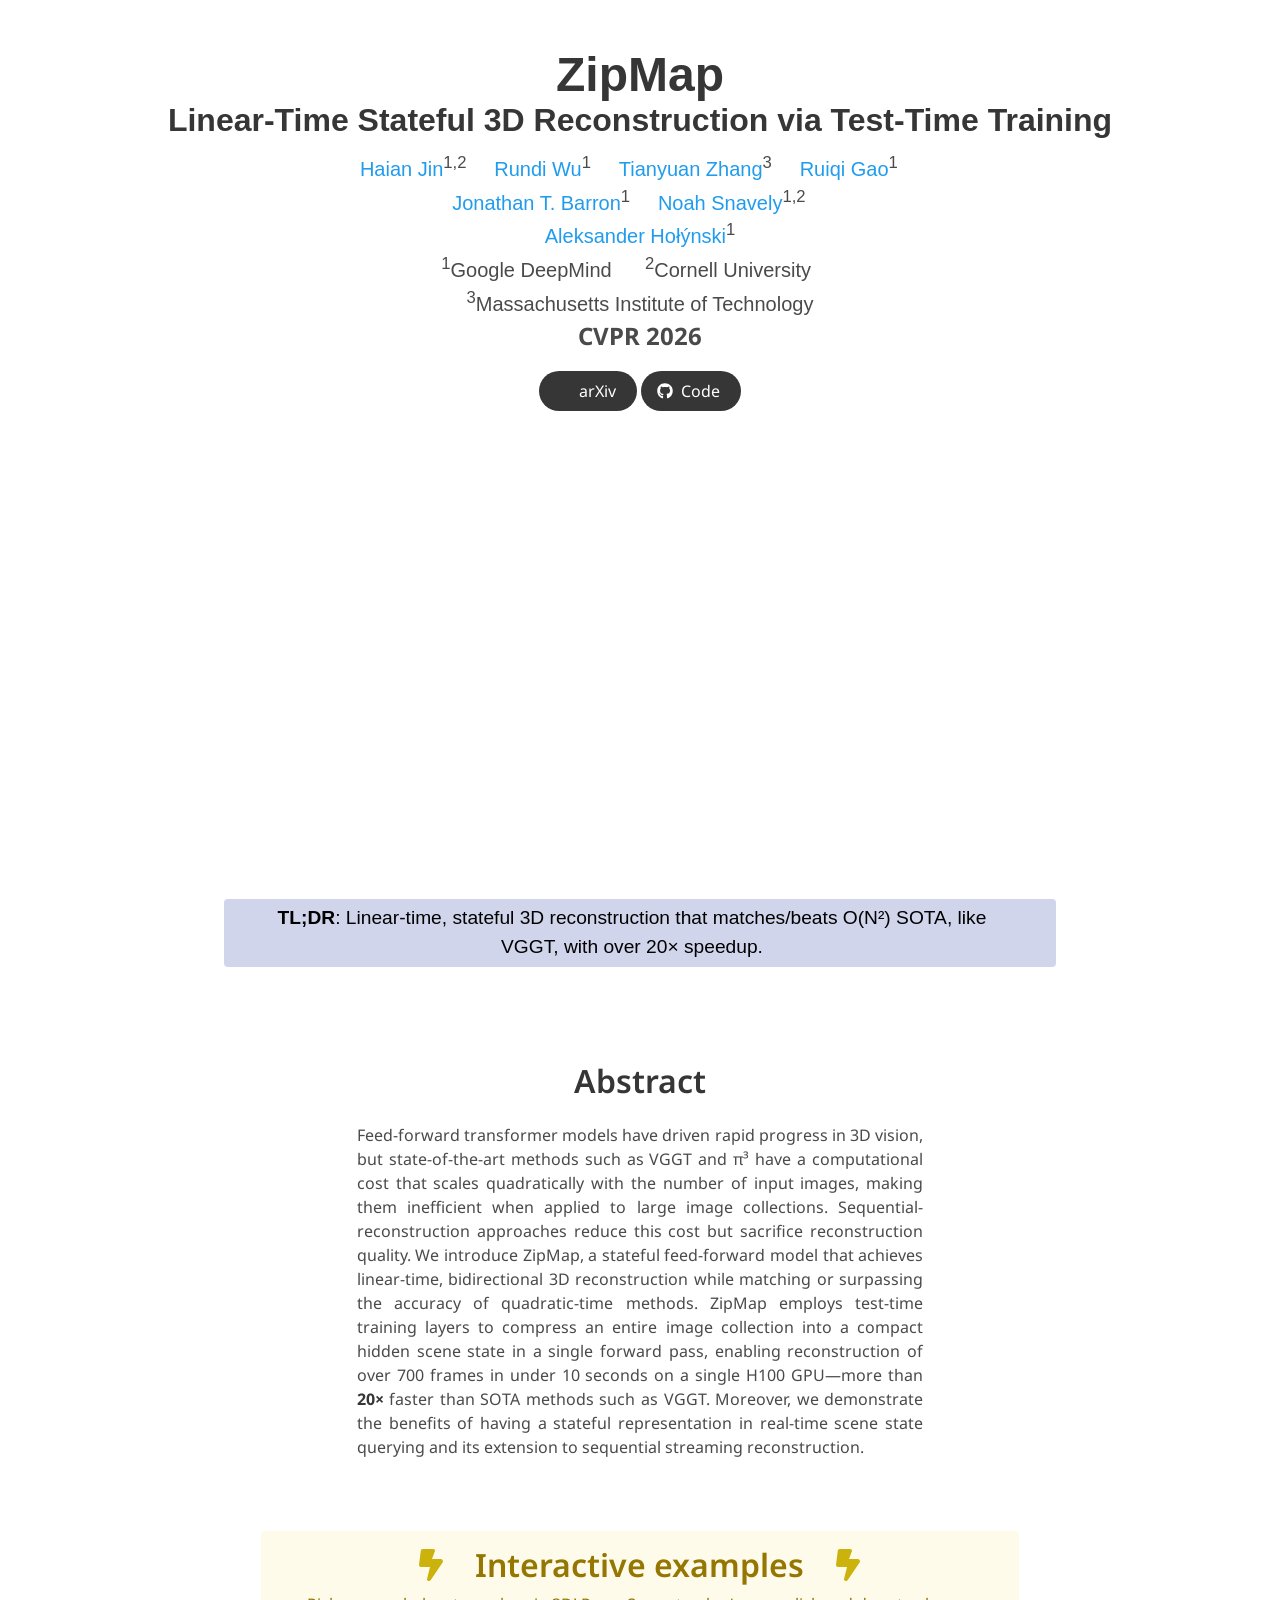
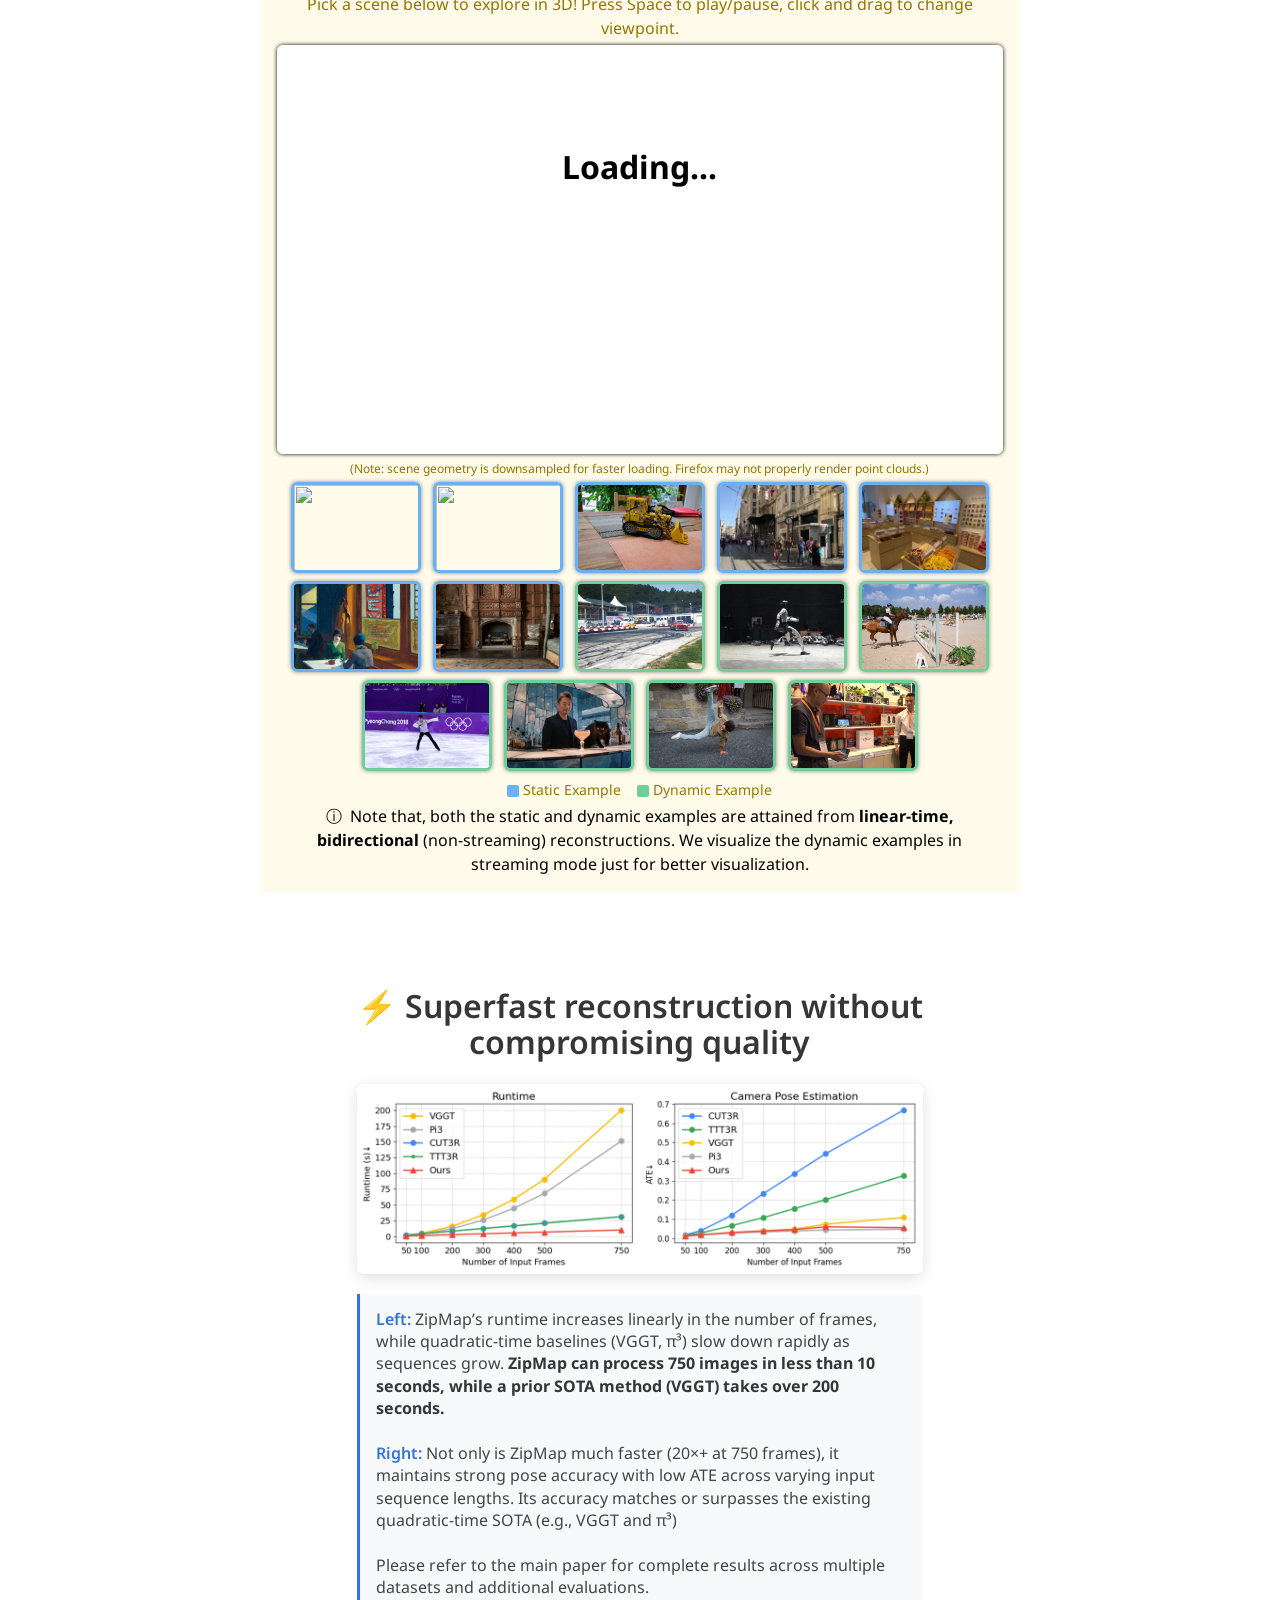
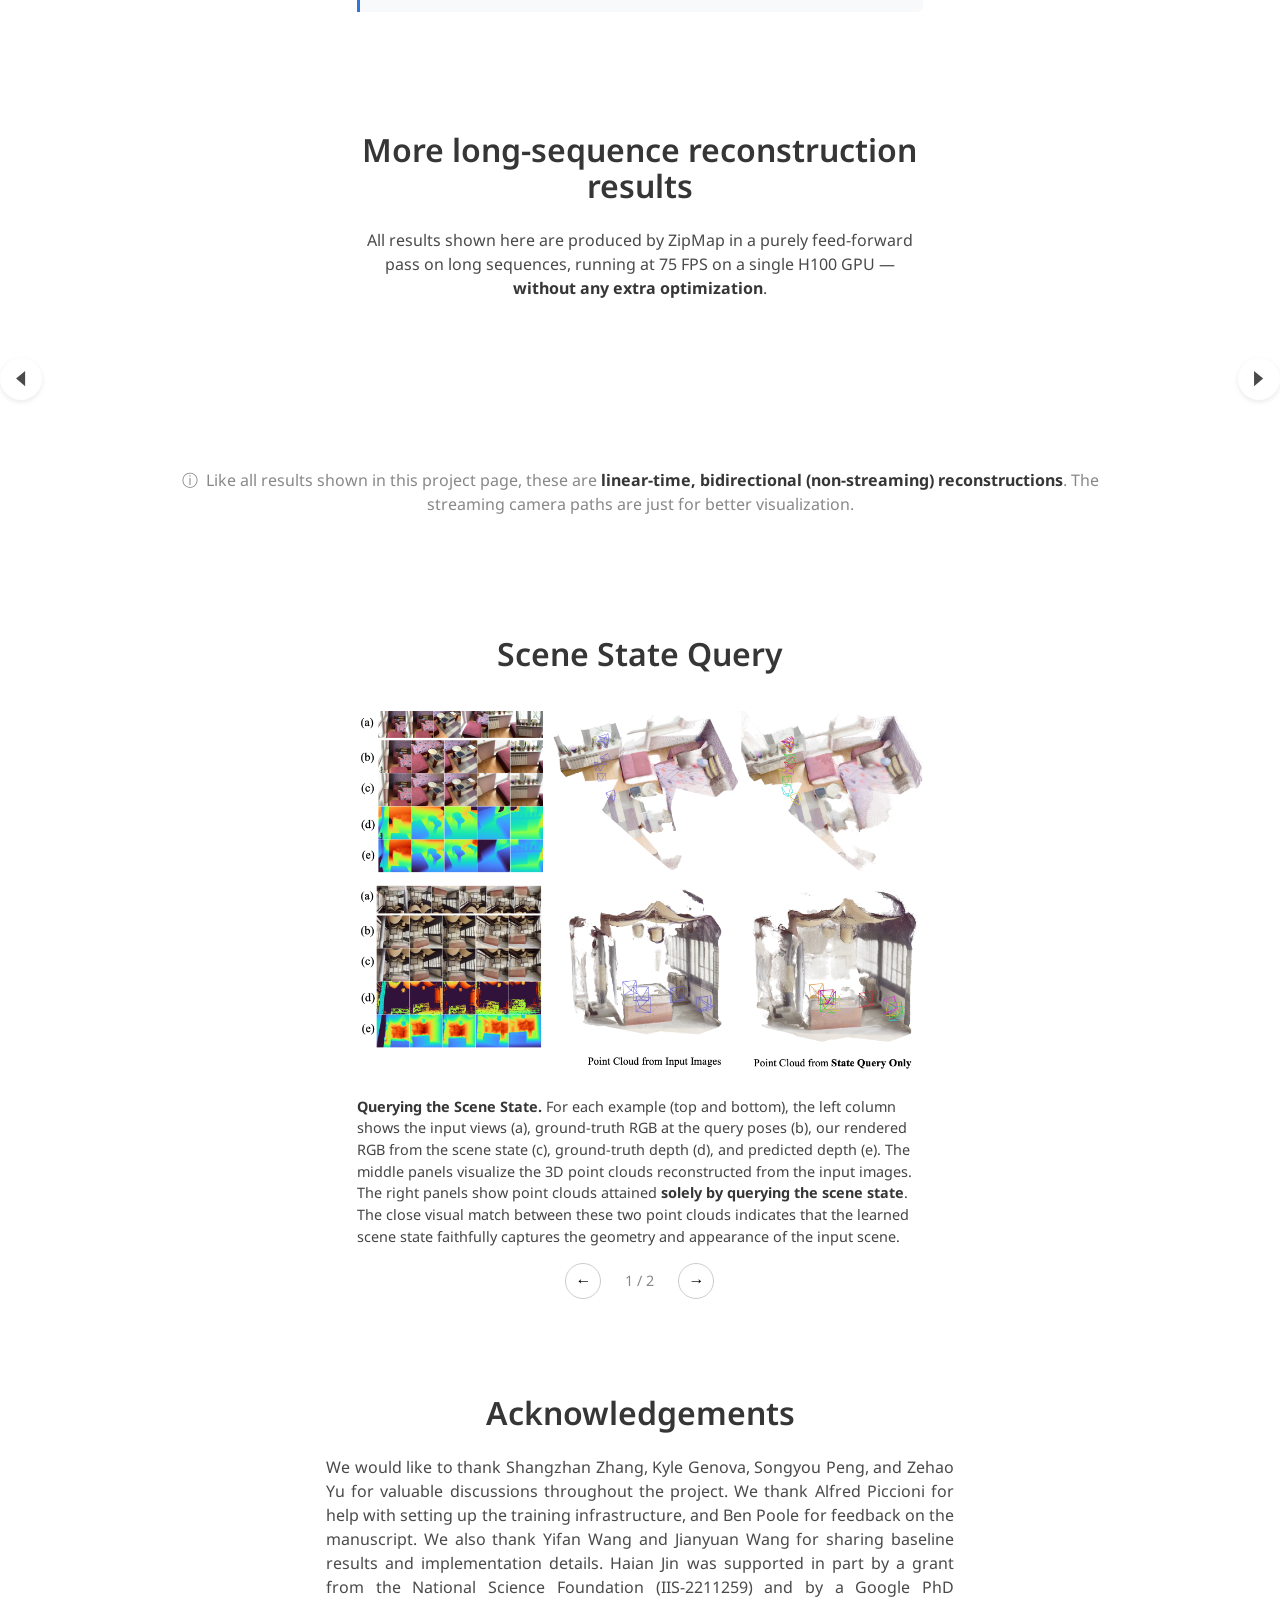
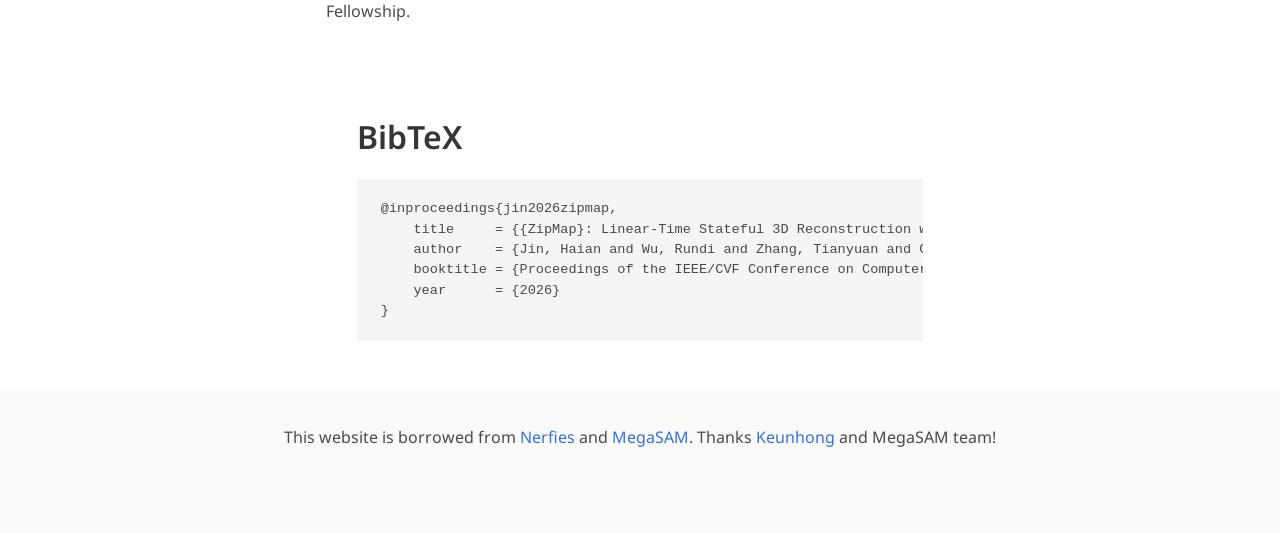
==== commit d1c2dfc1: "add clarification texts" ====
--- a/index.html
+++ b/index.html
@@ -343,6 +343,9 @@
       &nbsp;&nbsp;
       <span style="display:inline-block; width:12px; height:12px; background:#6fcf97; border-radius:2px; vertical-align:middle; margin-right:4px;"></span>Dynamic Example
     </div>
+    <div style="font-size: 16px; color: #000; margin-top: 4px;">
+      &#9432;&nbsp; Note that, both the static and dynamic examples are attained from <strong>linear-time, bidirectional</strong> (non-streaming) reconstructions. We visualize the dynamic examples in streaming mode just for better visualization.
+    </div>
 </div>
 </div></div>
 <br>
@@ -418,6 +421,11 @@
         <source src="static/videos/demo_long_1.mp4" type="video/mp4">
       </video>
     </div>
+  </div>
+  <div class="container is-max-desktop" style="text-align: center; margin-top: 12px;">
+    <p style="font-size: 16px; color: #888;">
+      &#9432;&nbsp; Like all results shown in this project page, these are <strong>linear-time, bidirectional (non-streaming) reconstructions</strong>. The streaming camera paths are just for better visualization.
+    </p>
   </div>
   <br>
   <br>
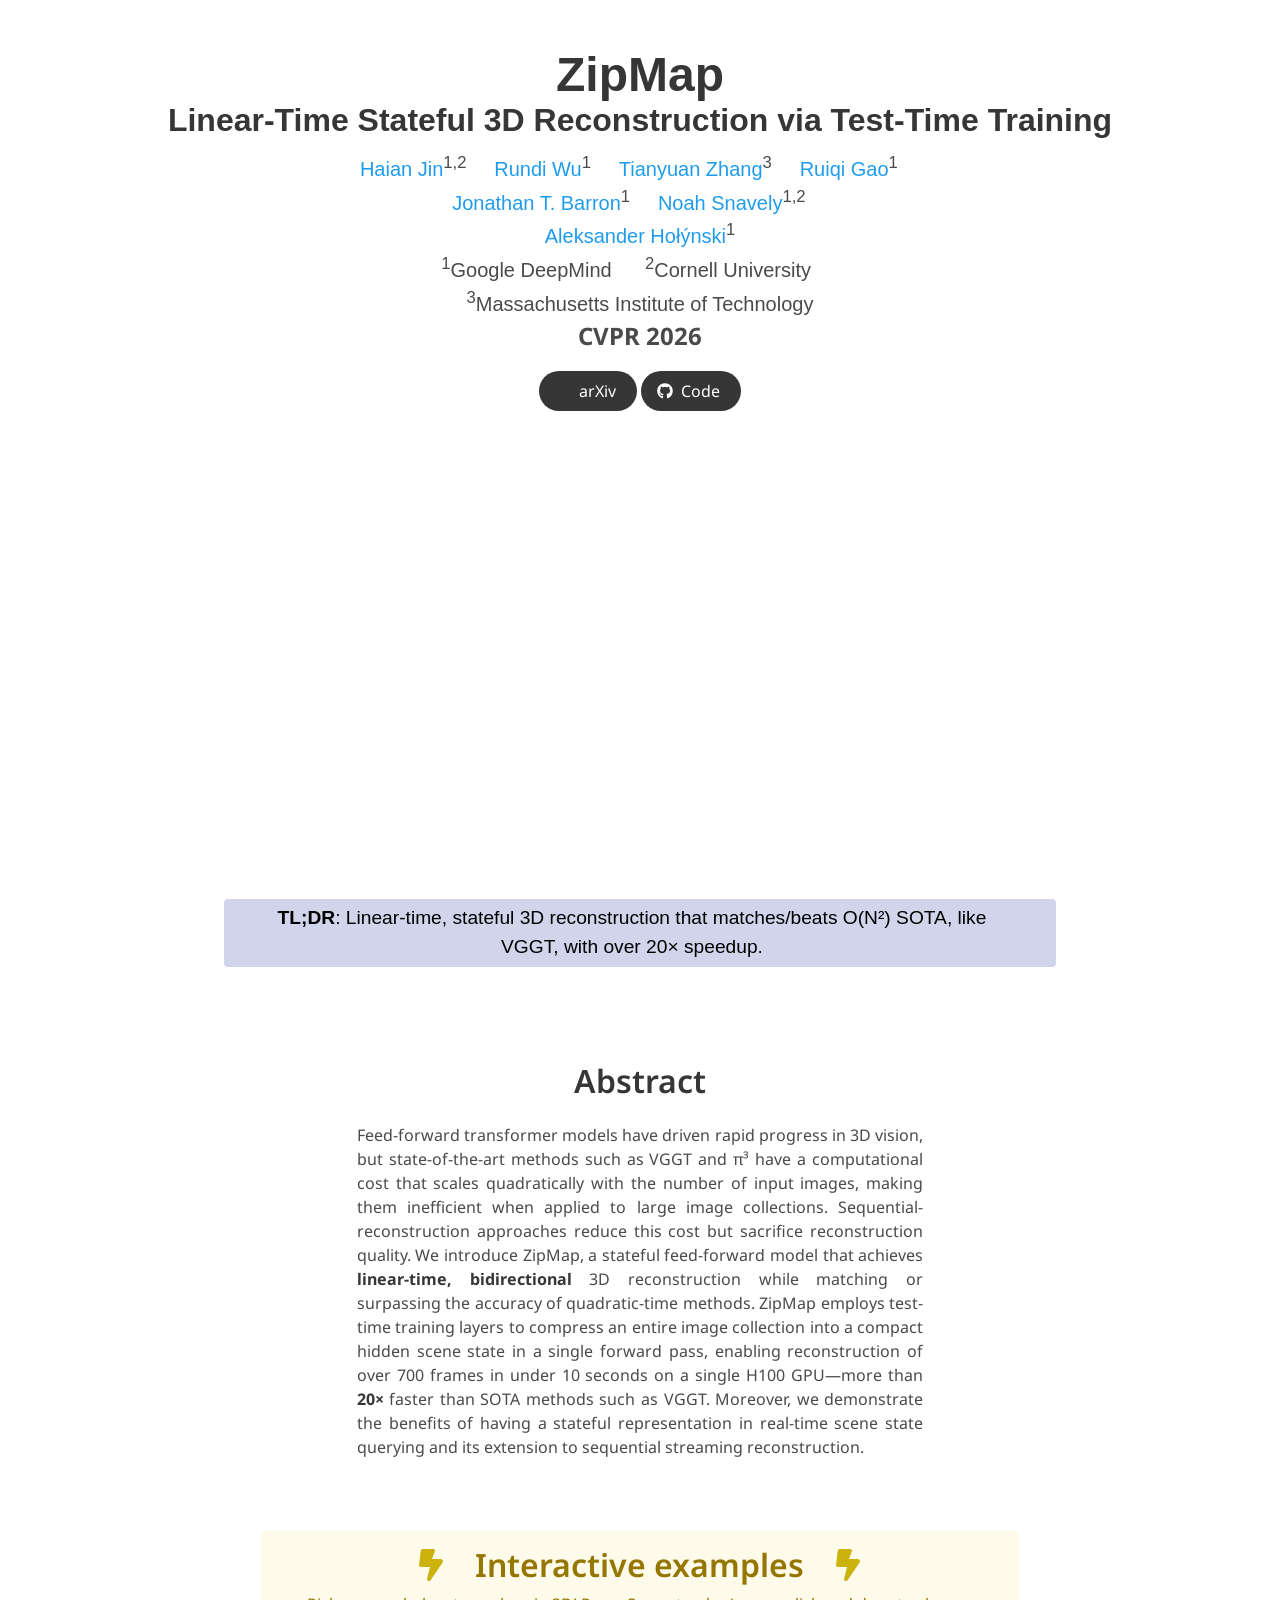
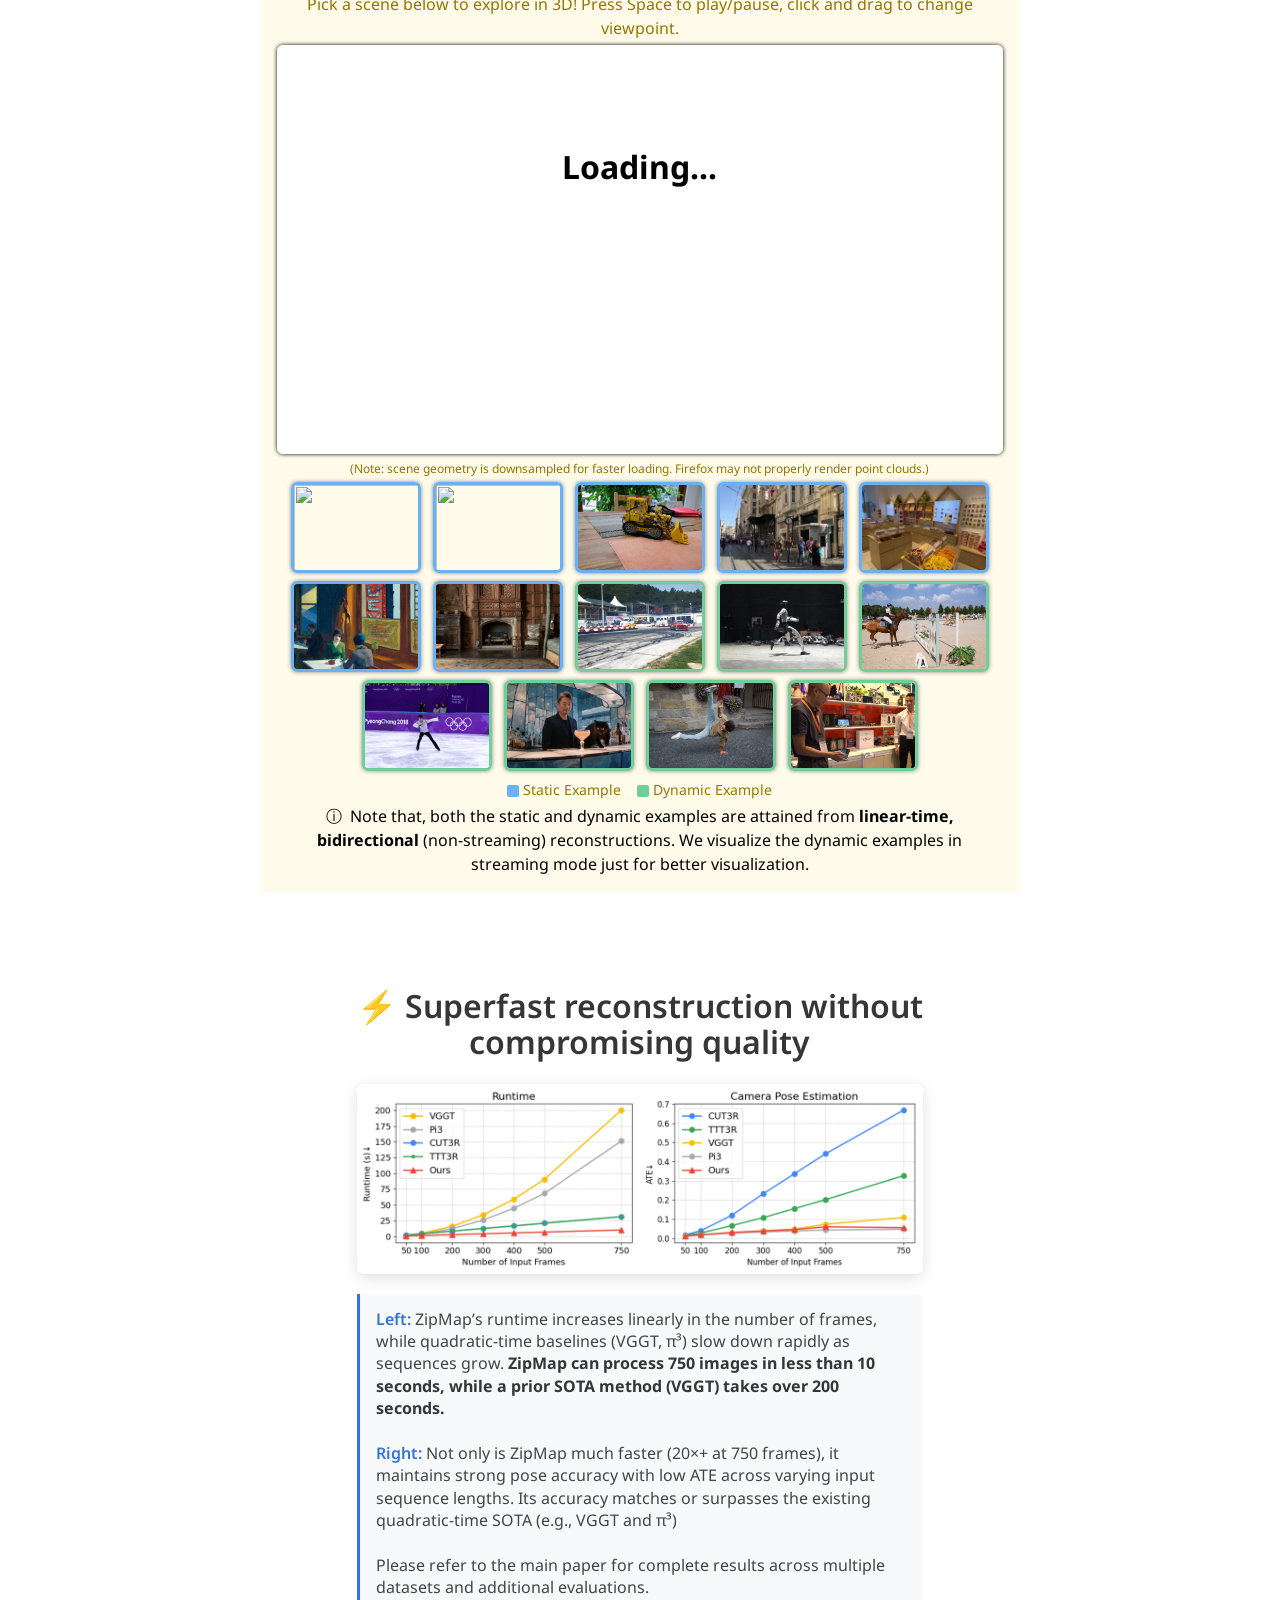
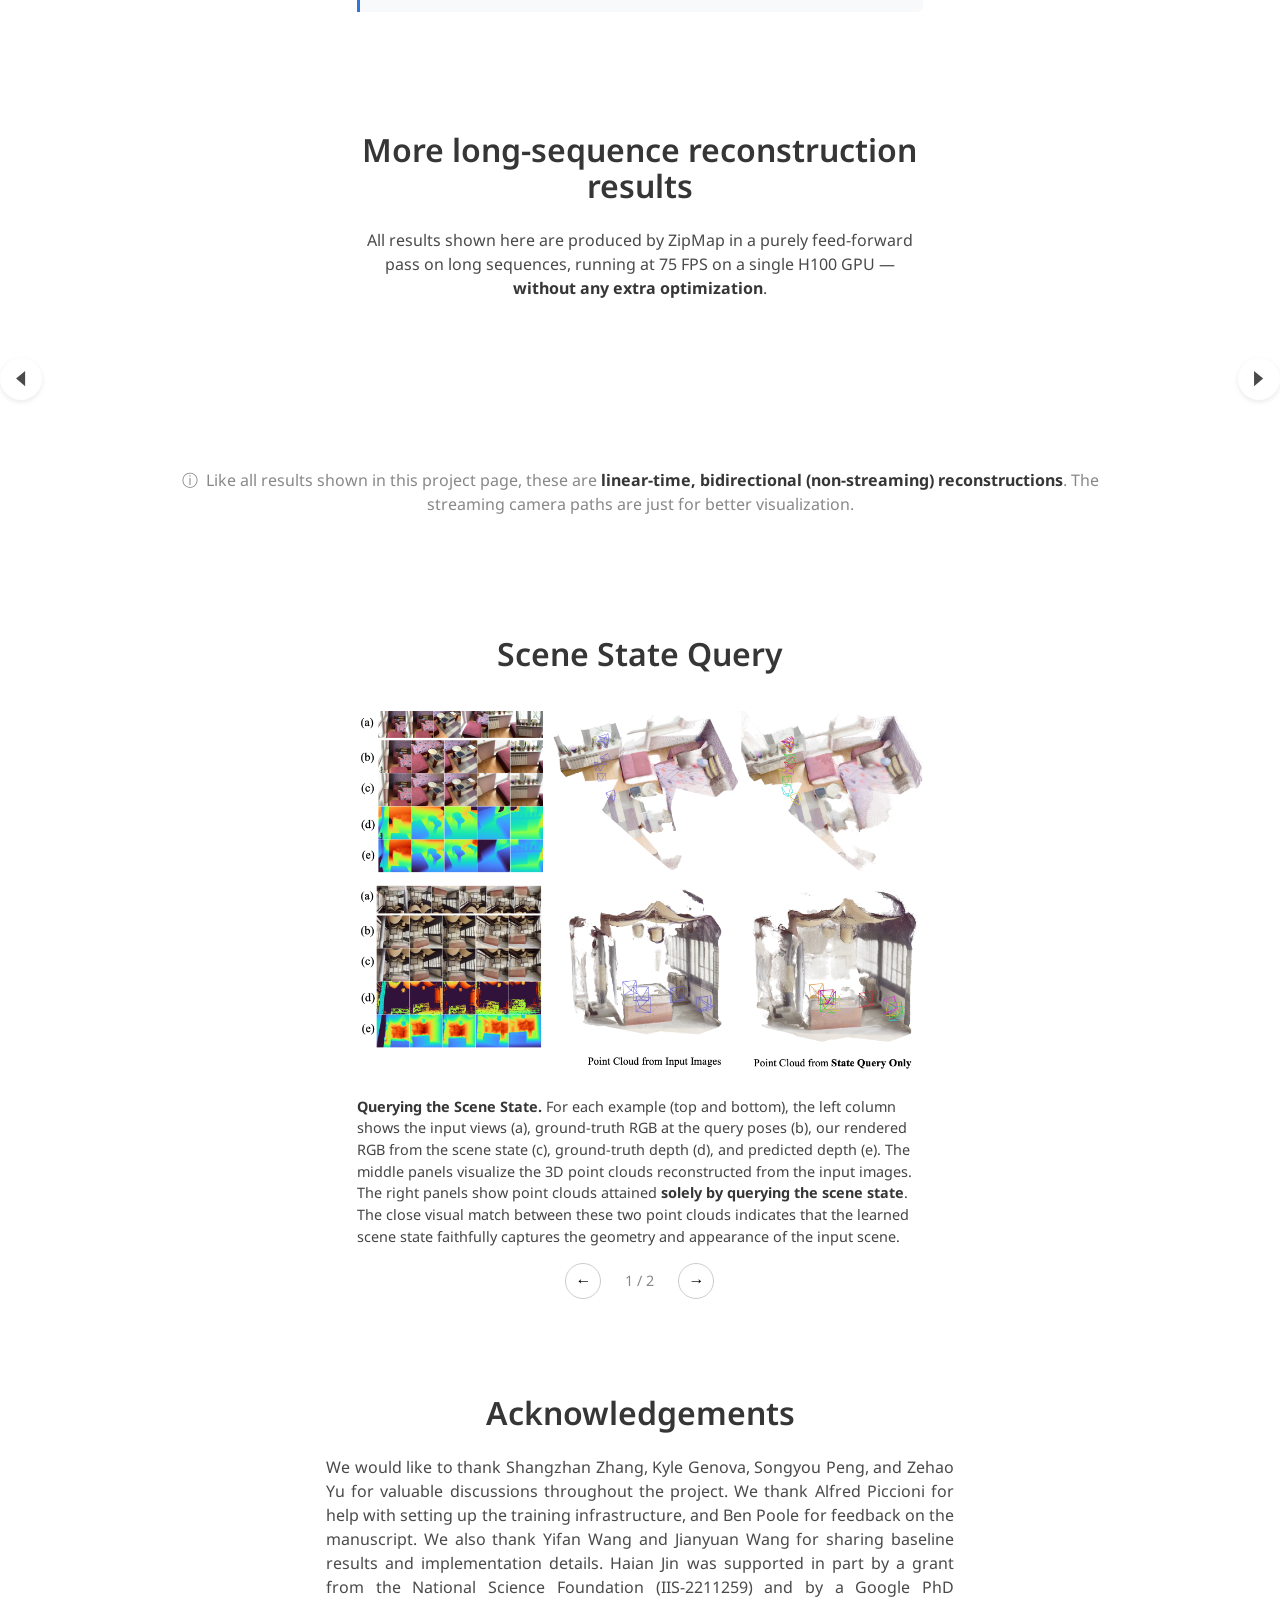
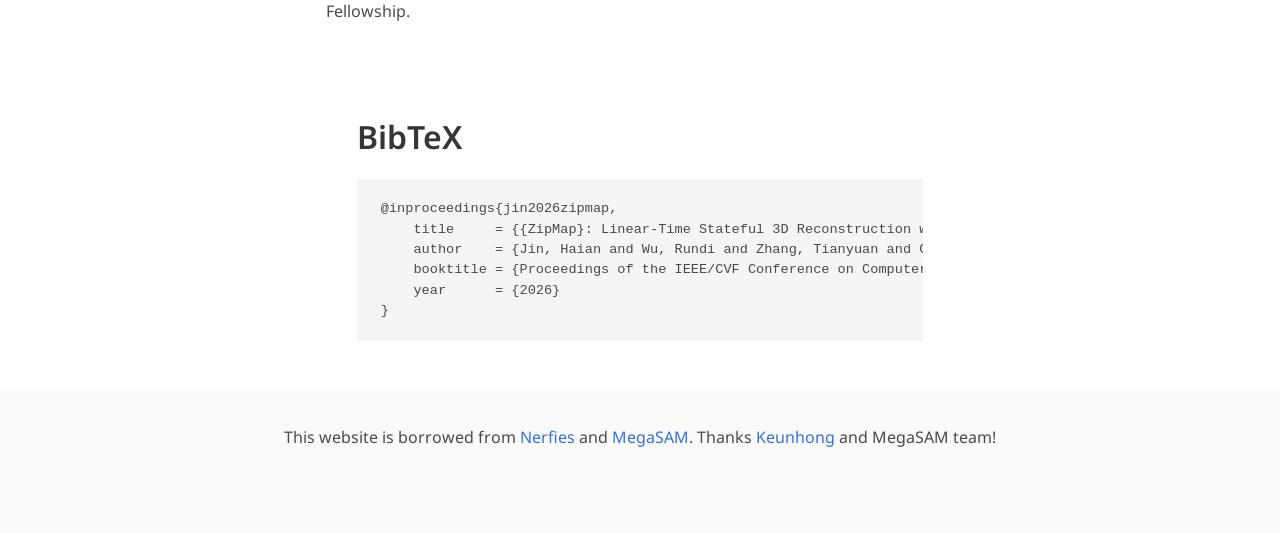
==== commit ee20fae0: "add clarification texts" ====
--- a/index.html
+++ b/index.html
@@ -253,7 +253,7 @@
         <div class="content has-text-justified">
           <p>
 Feed-forward transformer models have driven rapid progress in 3D vision, but state-of-the-art methods such as VGGT and π³ have a computational cost that scales quadratically with the number of input images, making them inefficient when applied to large image collections. 
-Sequential-reconstruction approaches reduce this cost but sacrifice reconstruction quality. We introduce ZipMap, a stateful feed-forward model that achieves linear-time, bidirectional 3D reconstruction while matching or surpassing the accuracy of quadratic-time methods. ZipMap employs test-time training layers to compress an entire image collection into a compact hidden scene state in a single forward pass, enabling reconstruction of over 700 frames in under 10 seconds on a single H100 GPU—more than <strong>20×</strong> faster than SOTA methods such as VGGT. 
+Sequential-reconstruction approaches reduce this cost but sacrifice reconstruction quality. We introduce ZipMap, a stateful feed-forward model that achieves <strong>linear-time, bidirectional</strong> 3D reconstruction while matching or surpassing the accuracy of quadratic-time methods. ZipMap employs test-time training layers to compress an entire image collection into a compact hidden scene state in a single forward pass, enabling reconstruction of over 700 frames in under 10 seconds on a single H100 GPU—more than <strong>20×</strong> faster than SOTA methods such as VGGT. 
 Moreover, we demonstrate the benefits of having a stateful representation in real-time scene state querying and its extension to sequential streaming reconstruction.        
 </p>
         </div>
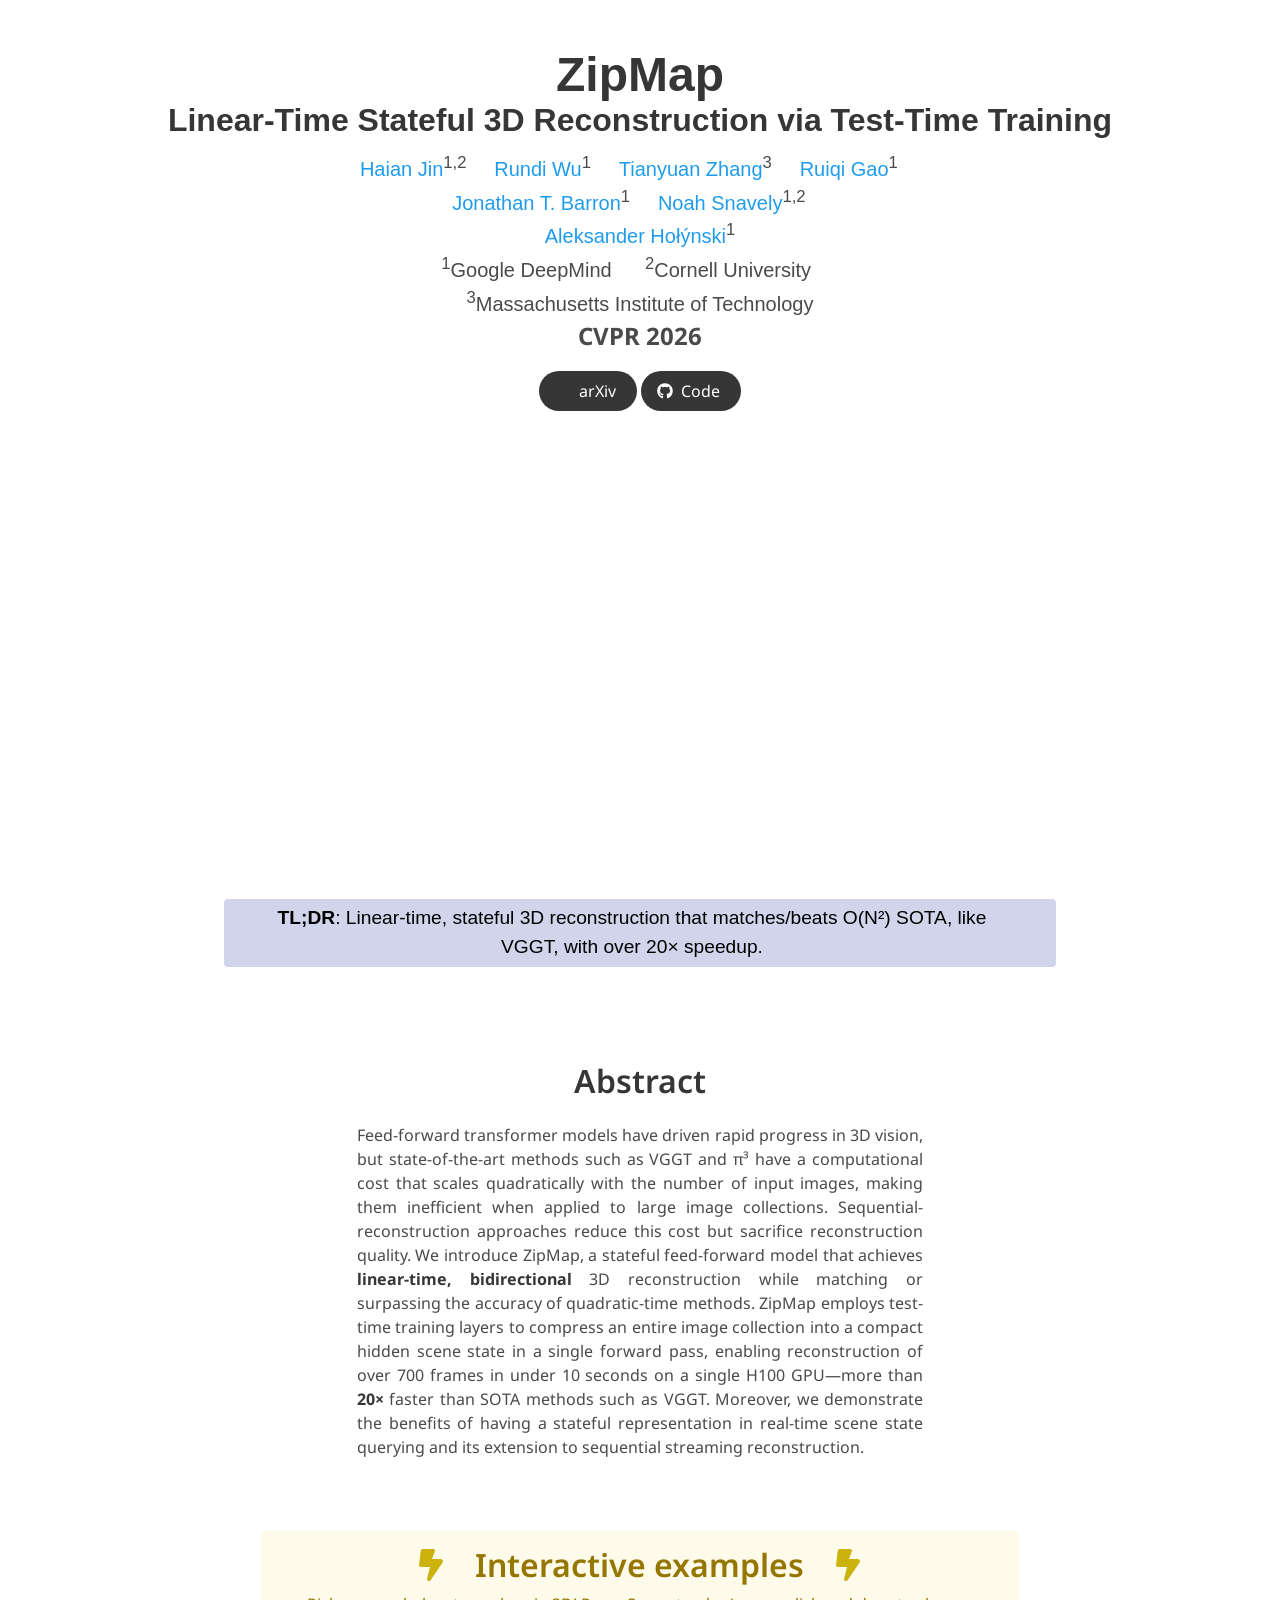
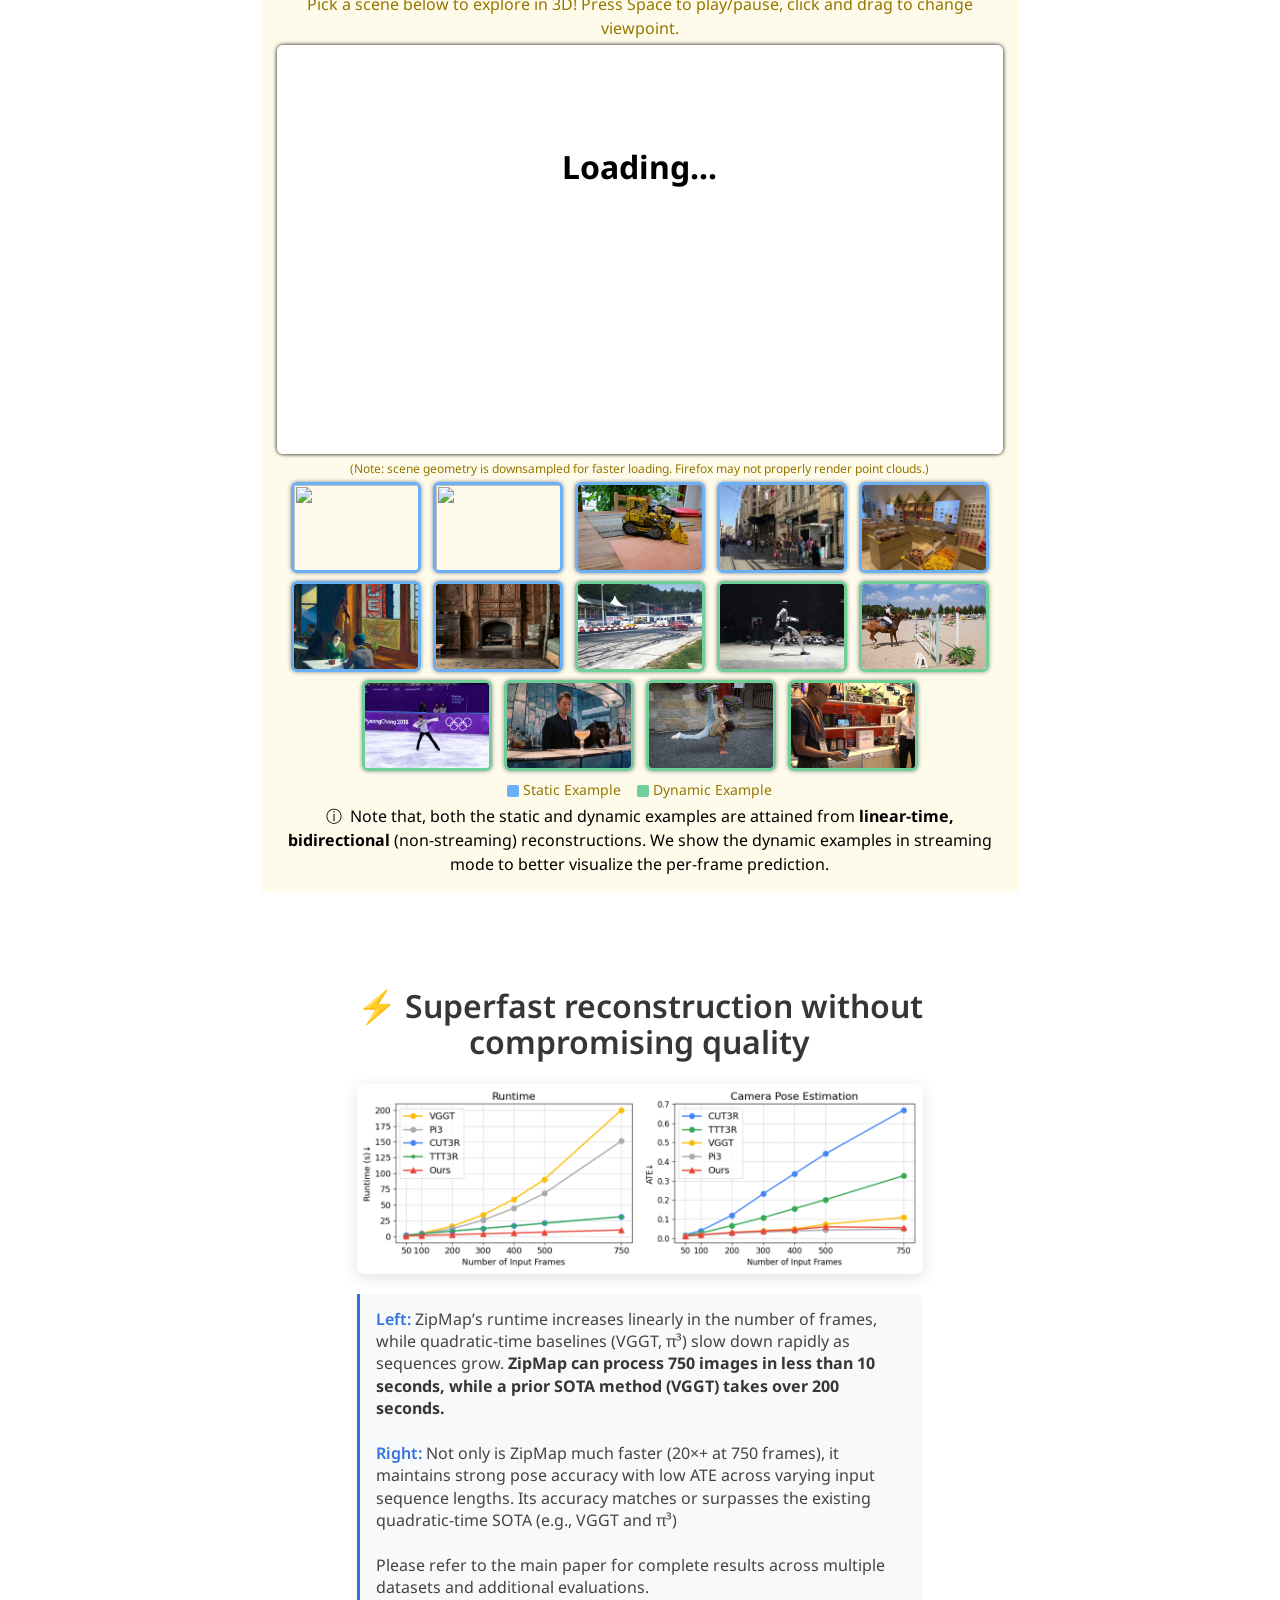
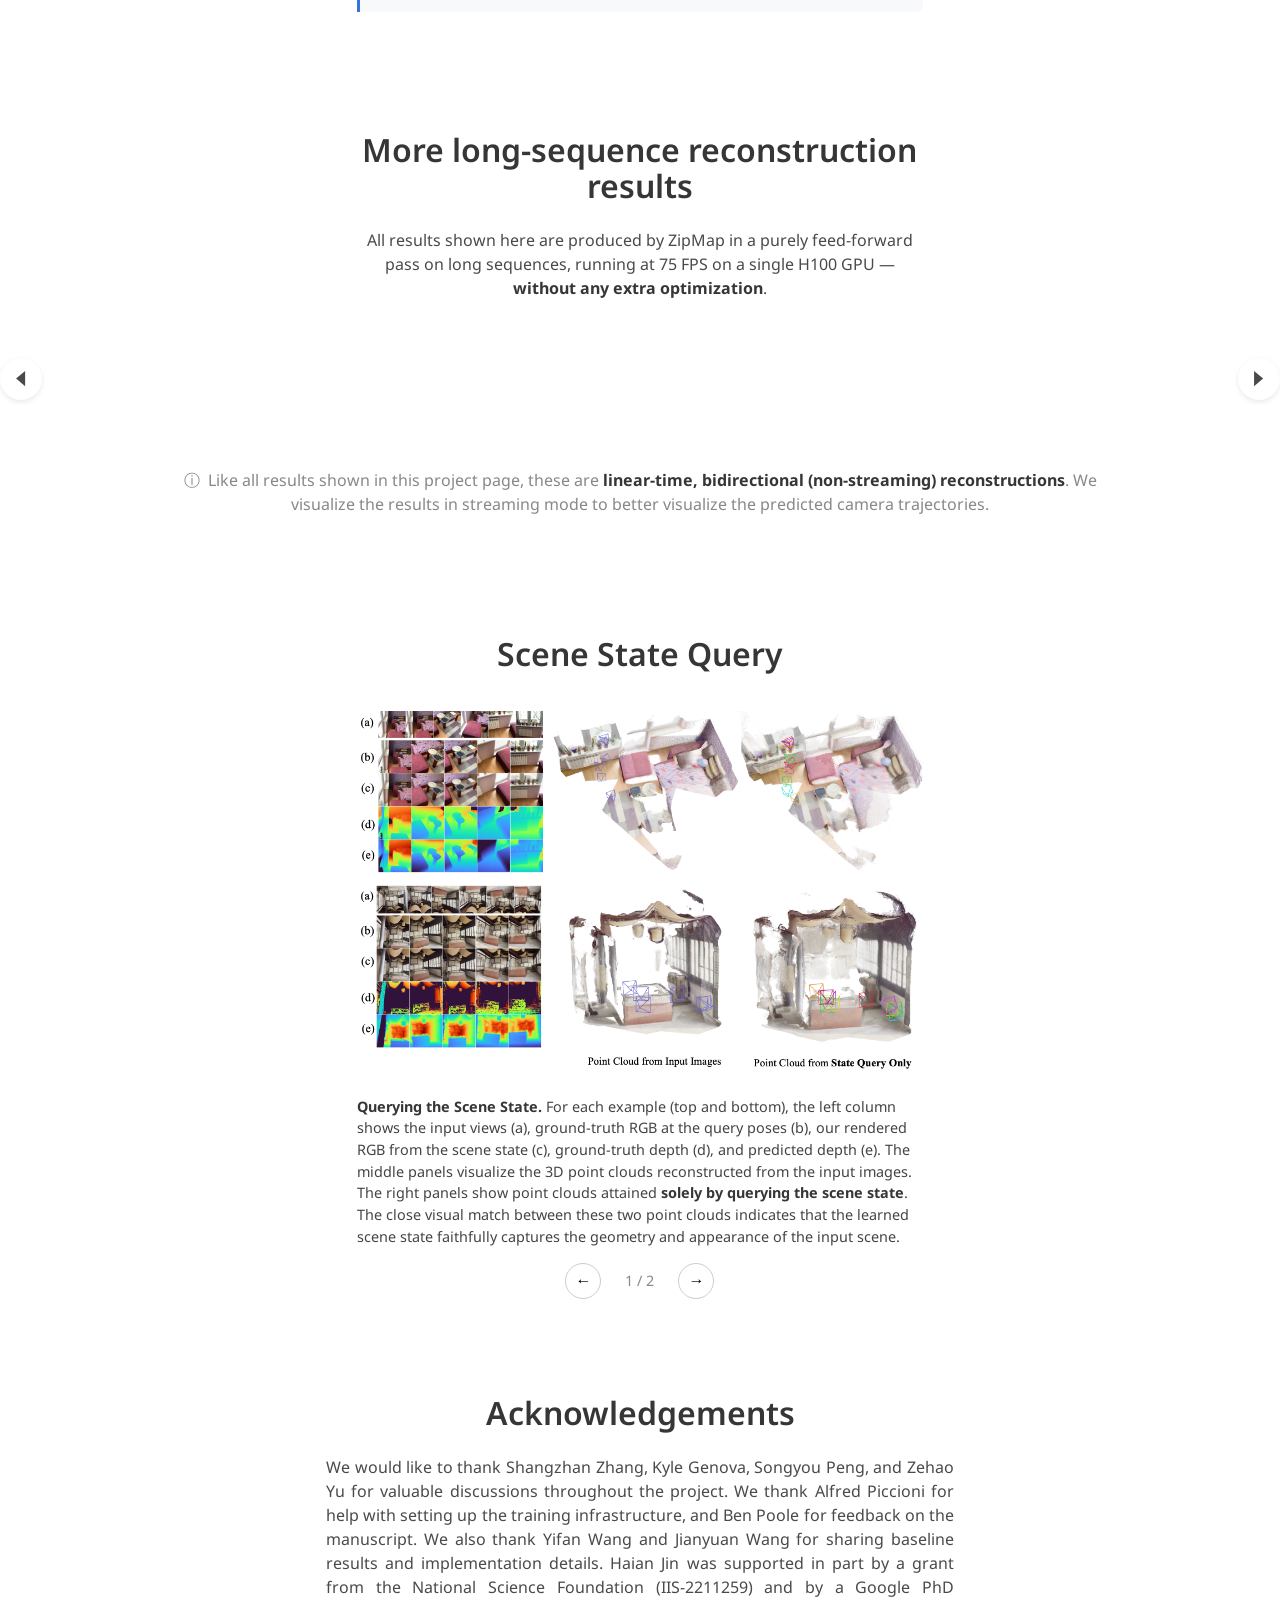
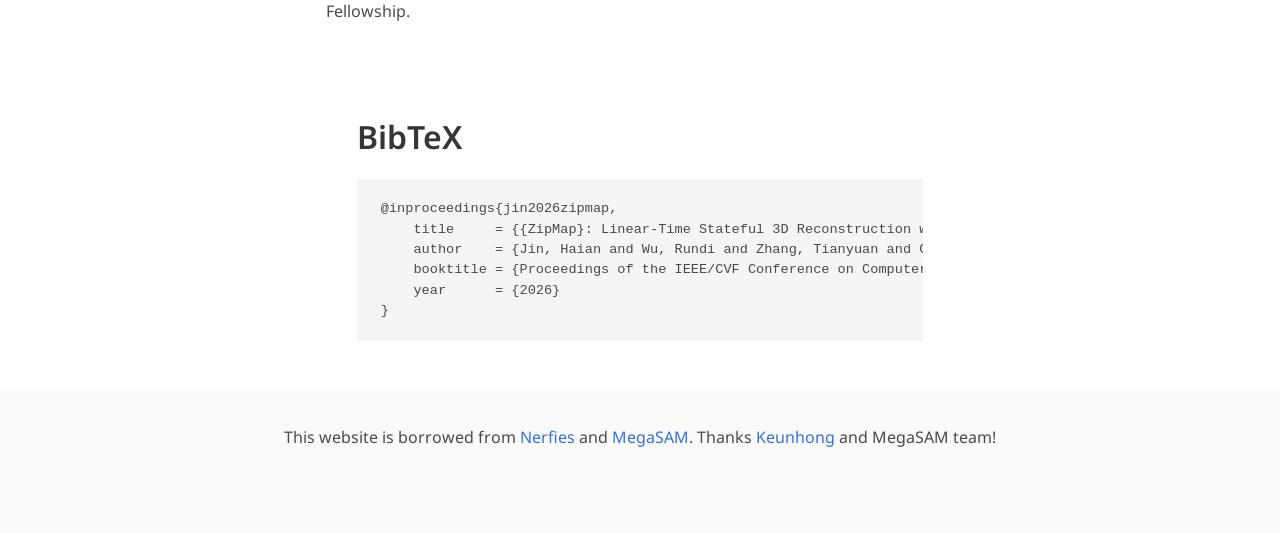
==== commit cd4d0b02: "update texts" ====
--- a/index.html
+++ b/index.html
@@ -344,7 +344,7 @@
       <span style="display:inline-block; width:12px; height:12px; background:#6fcf97; border-radius:2px; vertical-align:middle; margin-right:4px;"></span>Dynamic Example
     </div>
     <div style="font-size: 16px; color: #000; margin-top: 4px;">
-      &#9432;&nbsp; Note that, both the static and dynamic examples are attained from <strong>linear-time, bidirectional</strong> (non-streaming) reconstructions. We visualize the dynamic examples in streaming mode just for better visualization.
+      &#9432;&nbsp; Note that, both the static and dynamic examples are attained from <strong>linear-time, bidirectional</strong> (non-streaming) reconstructions. We show the dynamic examples in streaming mode to better visualize the per-frame prediction.
     </div>
 </div>
 </div></div>
@@ -424,7 +424,7 @@
   </div>
   <div class="container is-max-desktop" style="text-align: center; margin-top: 12px;">
     <p style="font-size: 16px; color: #888;">
-      &#9432;&nbsp; Like all results shown in this project page, these are <strong>linear-time, bidirectional (non-streaming) reconstructions</strong>. The streaming camera paths are just for better visualization.
+      &#9432;&nbsp; Like all results shown in this project page, these are <strong>linear-time, bidirectional (non-streaming) reconstructions</strong>. We visualize the results in streaming mode to better visualize the predicted camera trajectories.
     </p>
   </div>
   <br>
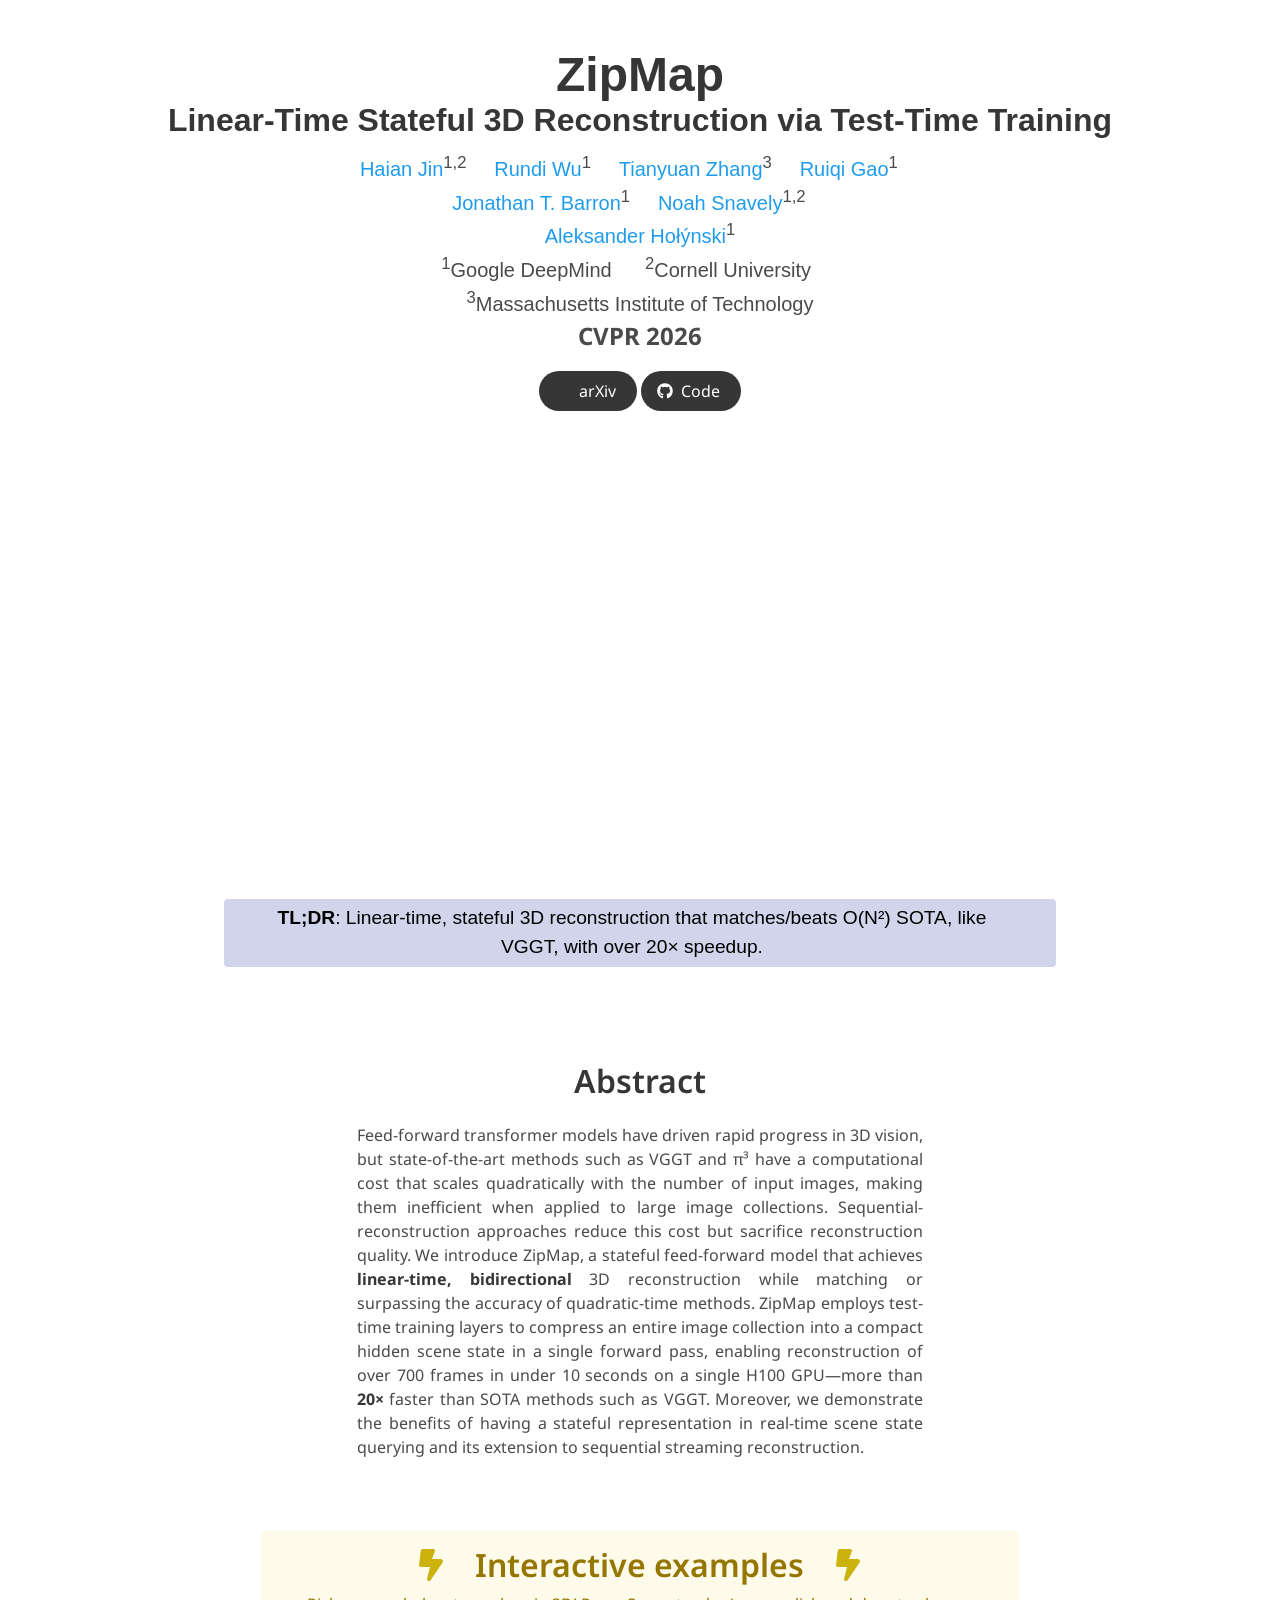
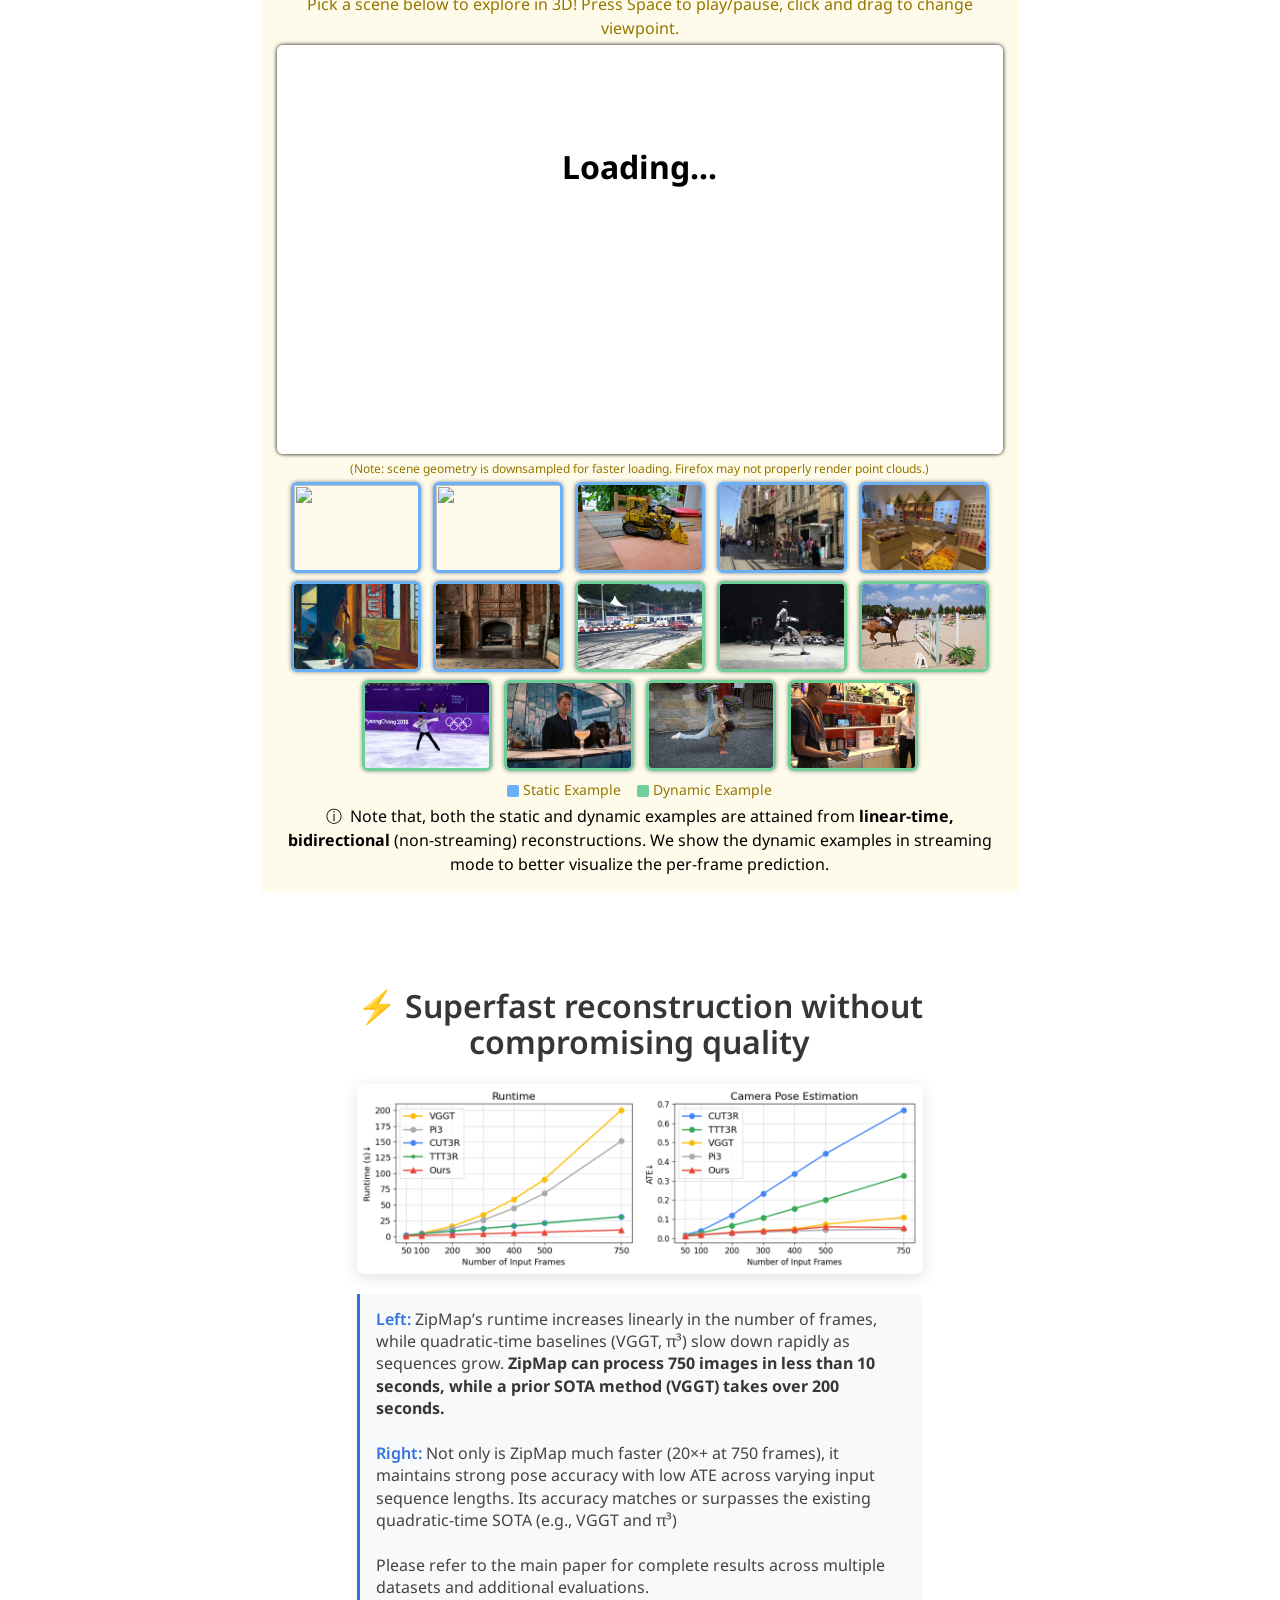
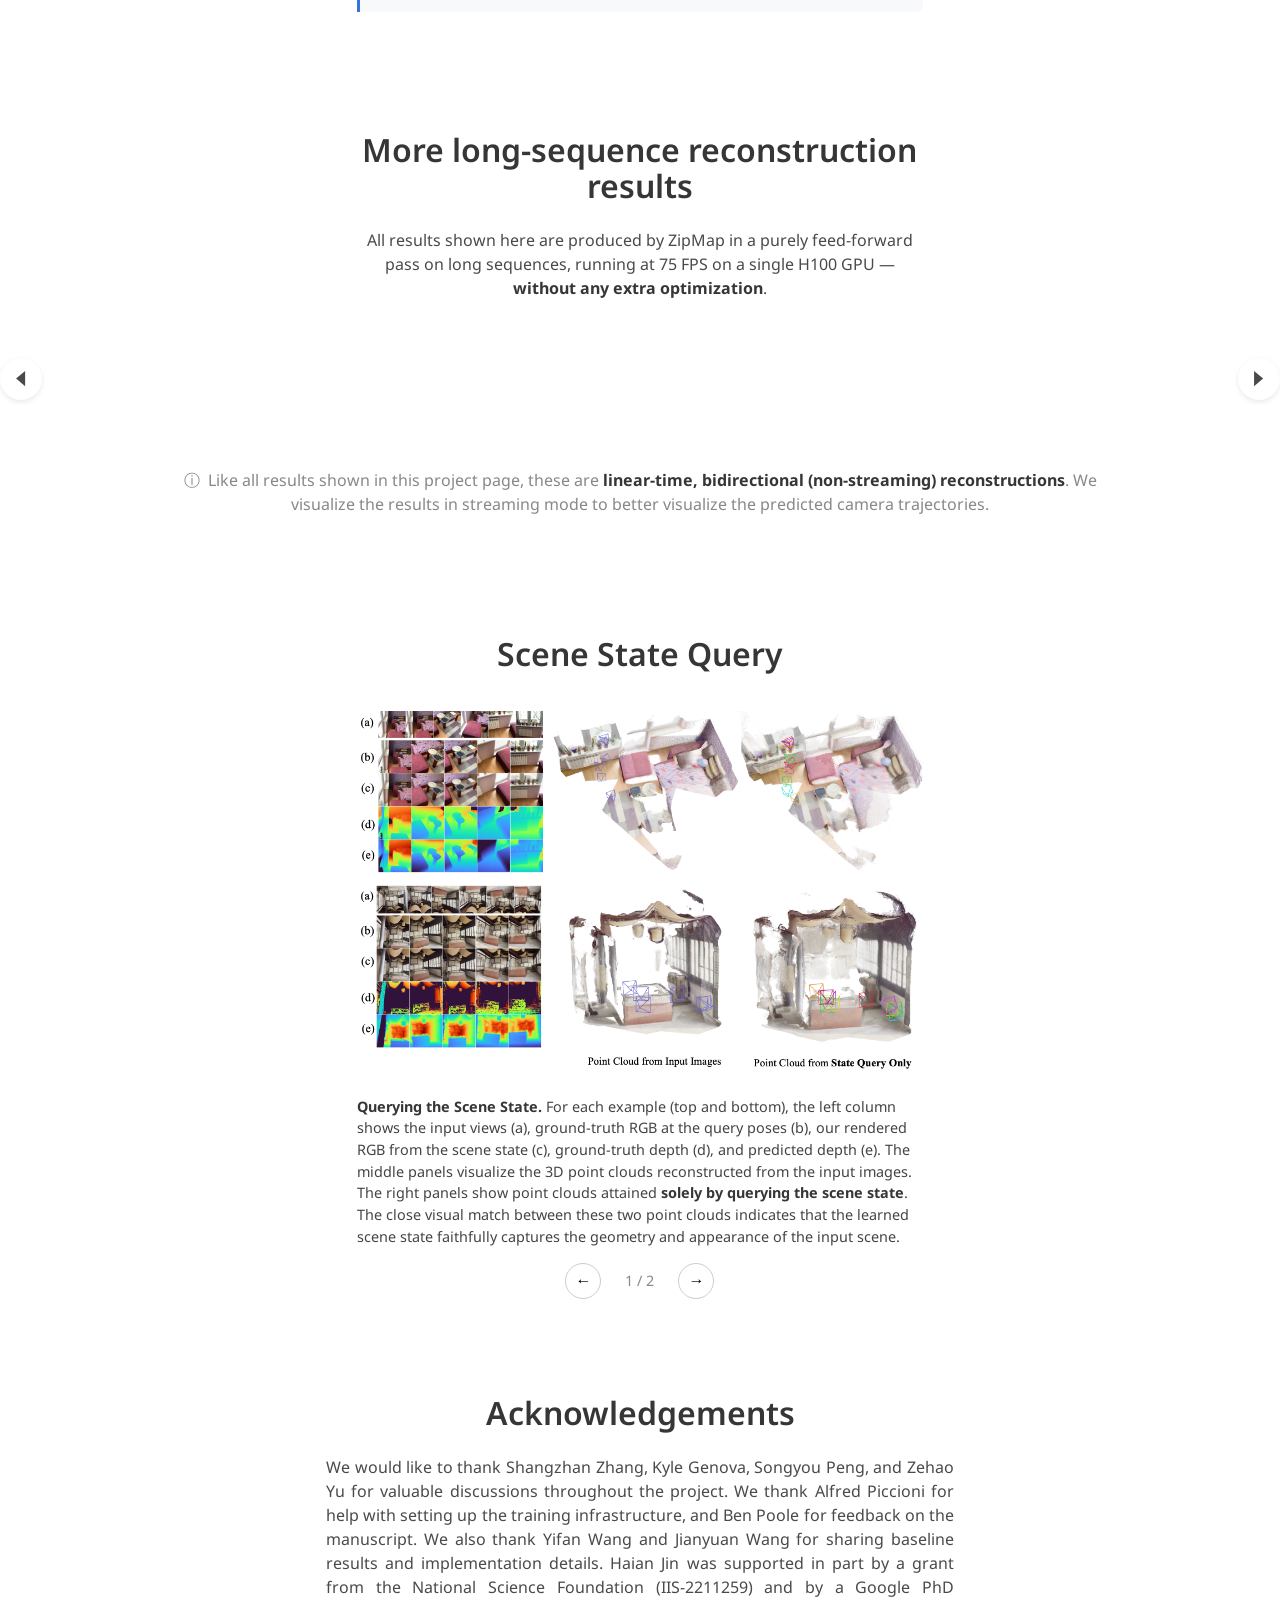
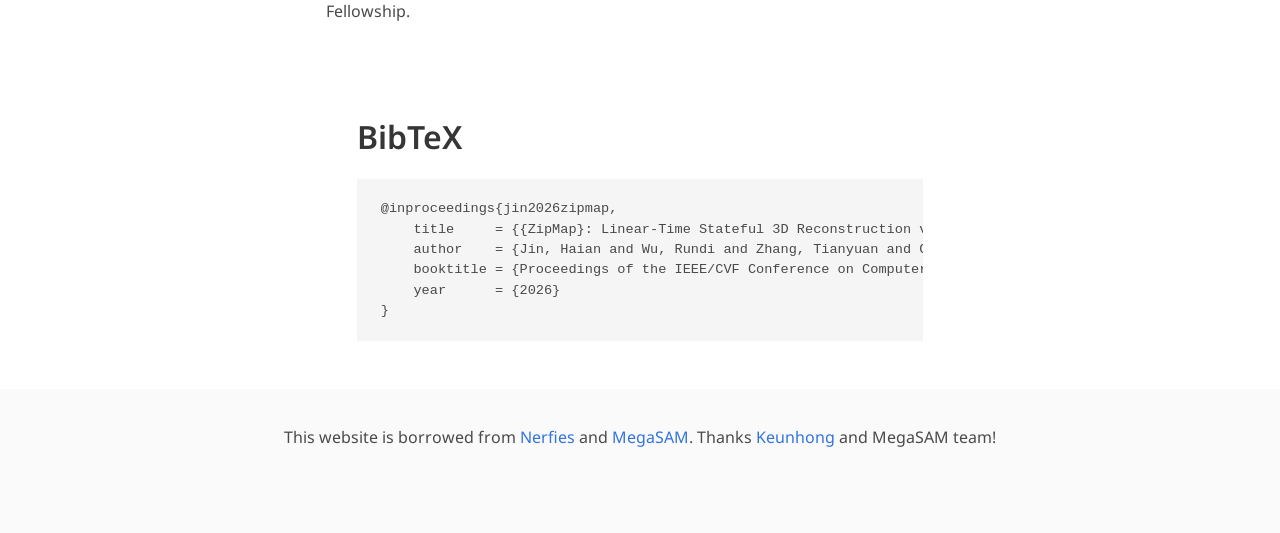
==== commit 5b5bef41: "update bibtex" ====
--- a/index.html
+++ b/index.html
@@ -500,7 +500,7 @@
       <div class="column is-three-fifths">
         <h2 class="title">BibTeX</h2>
         <pre style="overflow-x: auto; font-size: 0.85rem;"><code>@inproceedings{jin2026zipmap,
-    title     = {{ZipMap}: Linear-Time Stateful 3D Reconstruction with Test-Time Training},
+    title     = {{ZipMap}: Linear-Time Stateful 3D Reconstruction via Test-Time Training},
     author    = {Jin, Haian and Wu, Rundi and Zhang, Tianyuan and Gao, Ruiqi and Barron, Jonathan T. and Snavely, Noah and Holynski, Aleksander},
     booktitle = {Proceedings of the IEEE/CVF Conference on Computer Vision and Pattern Recognition},
     year      = {2026}
